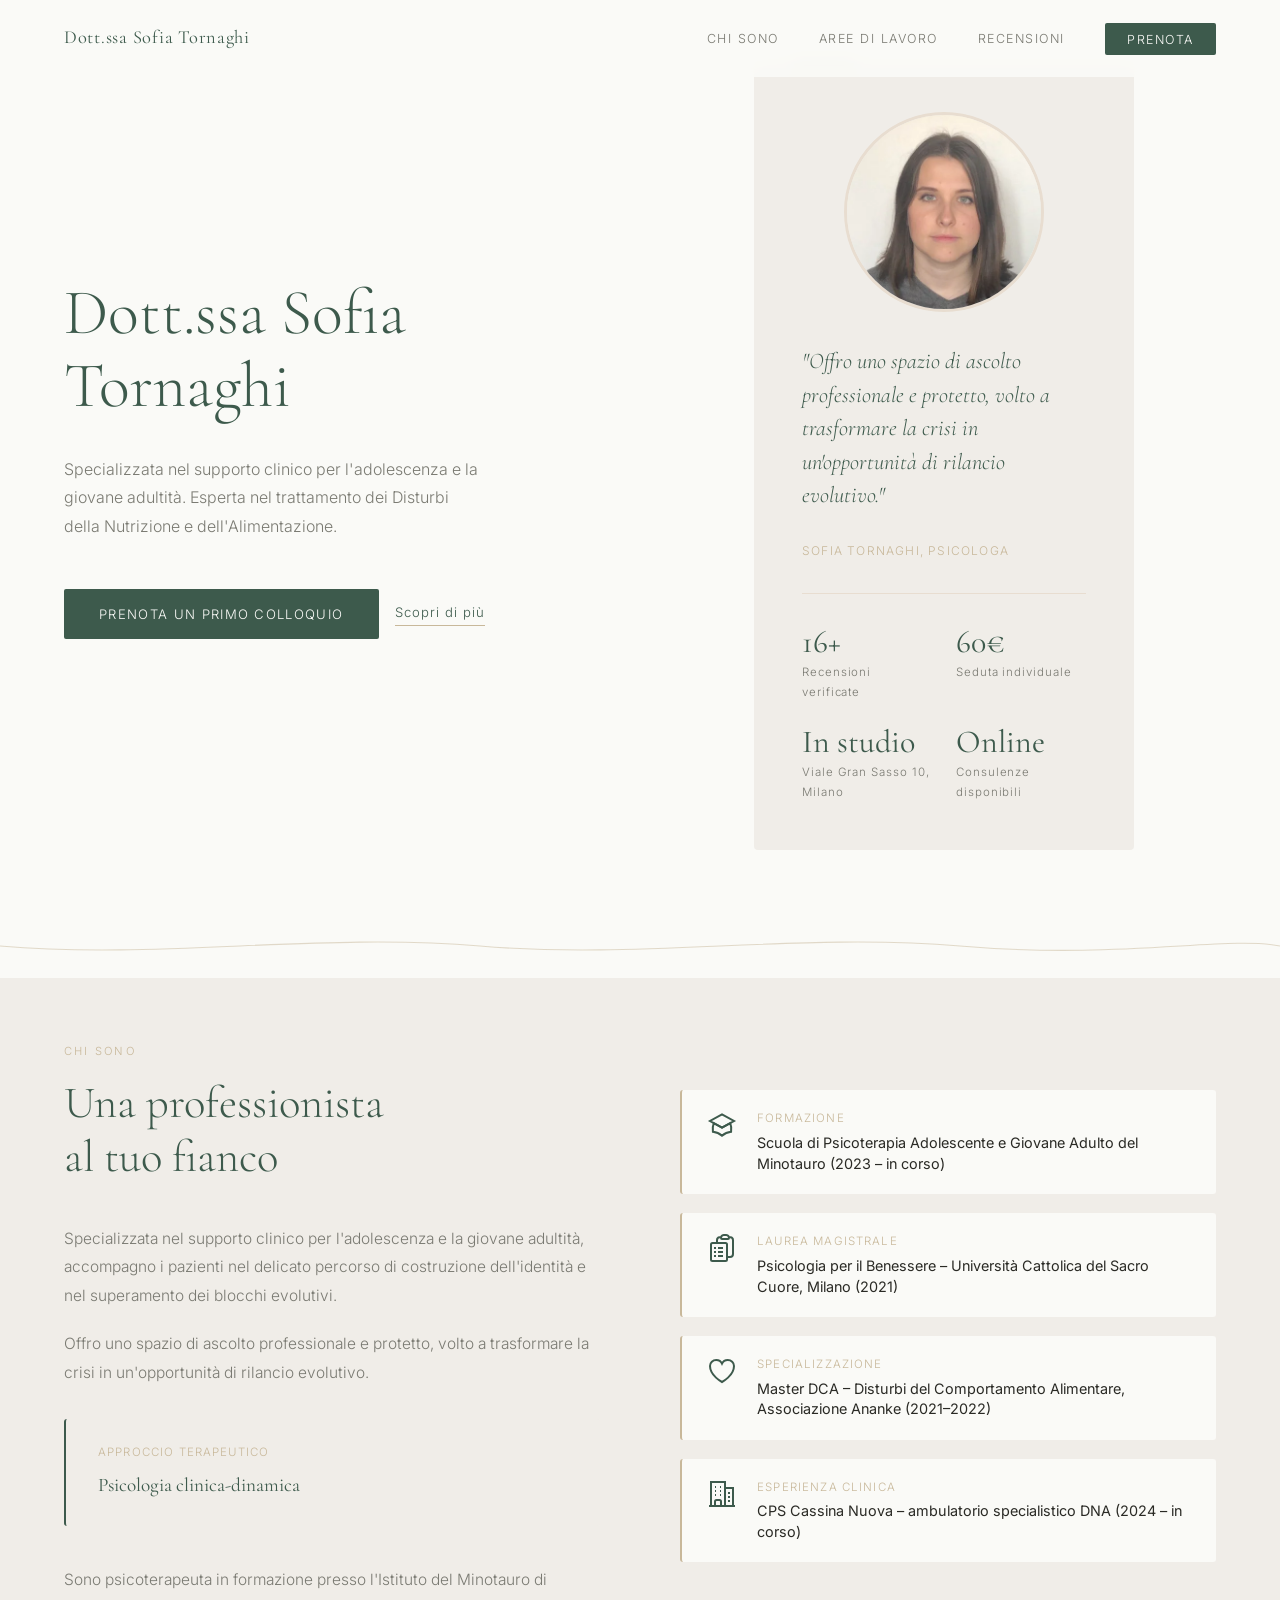
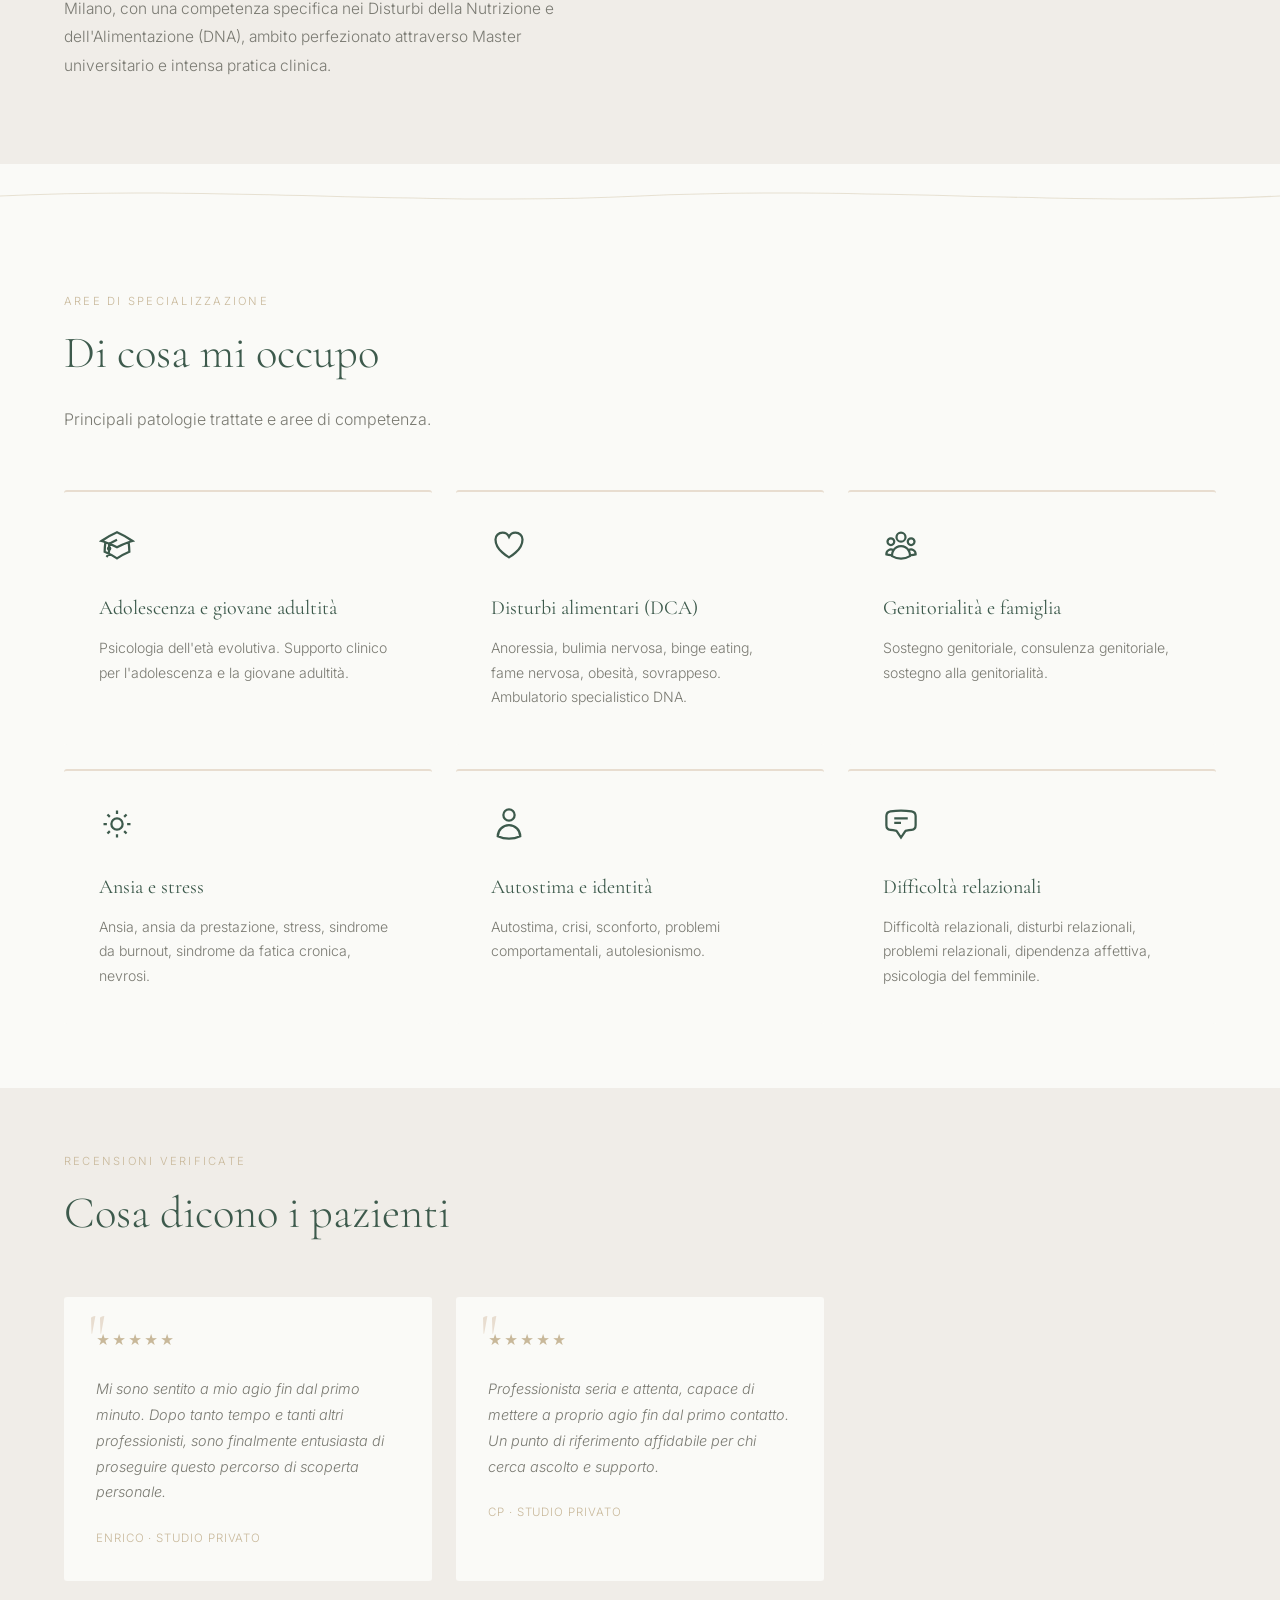
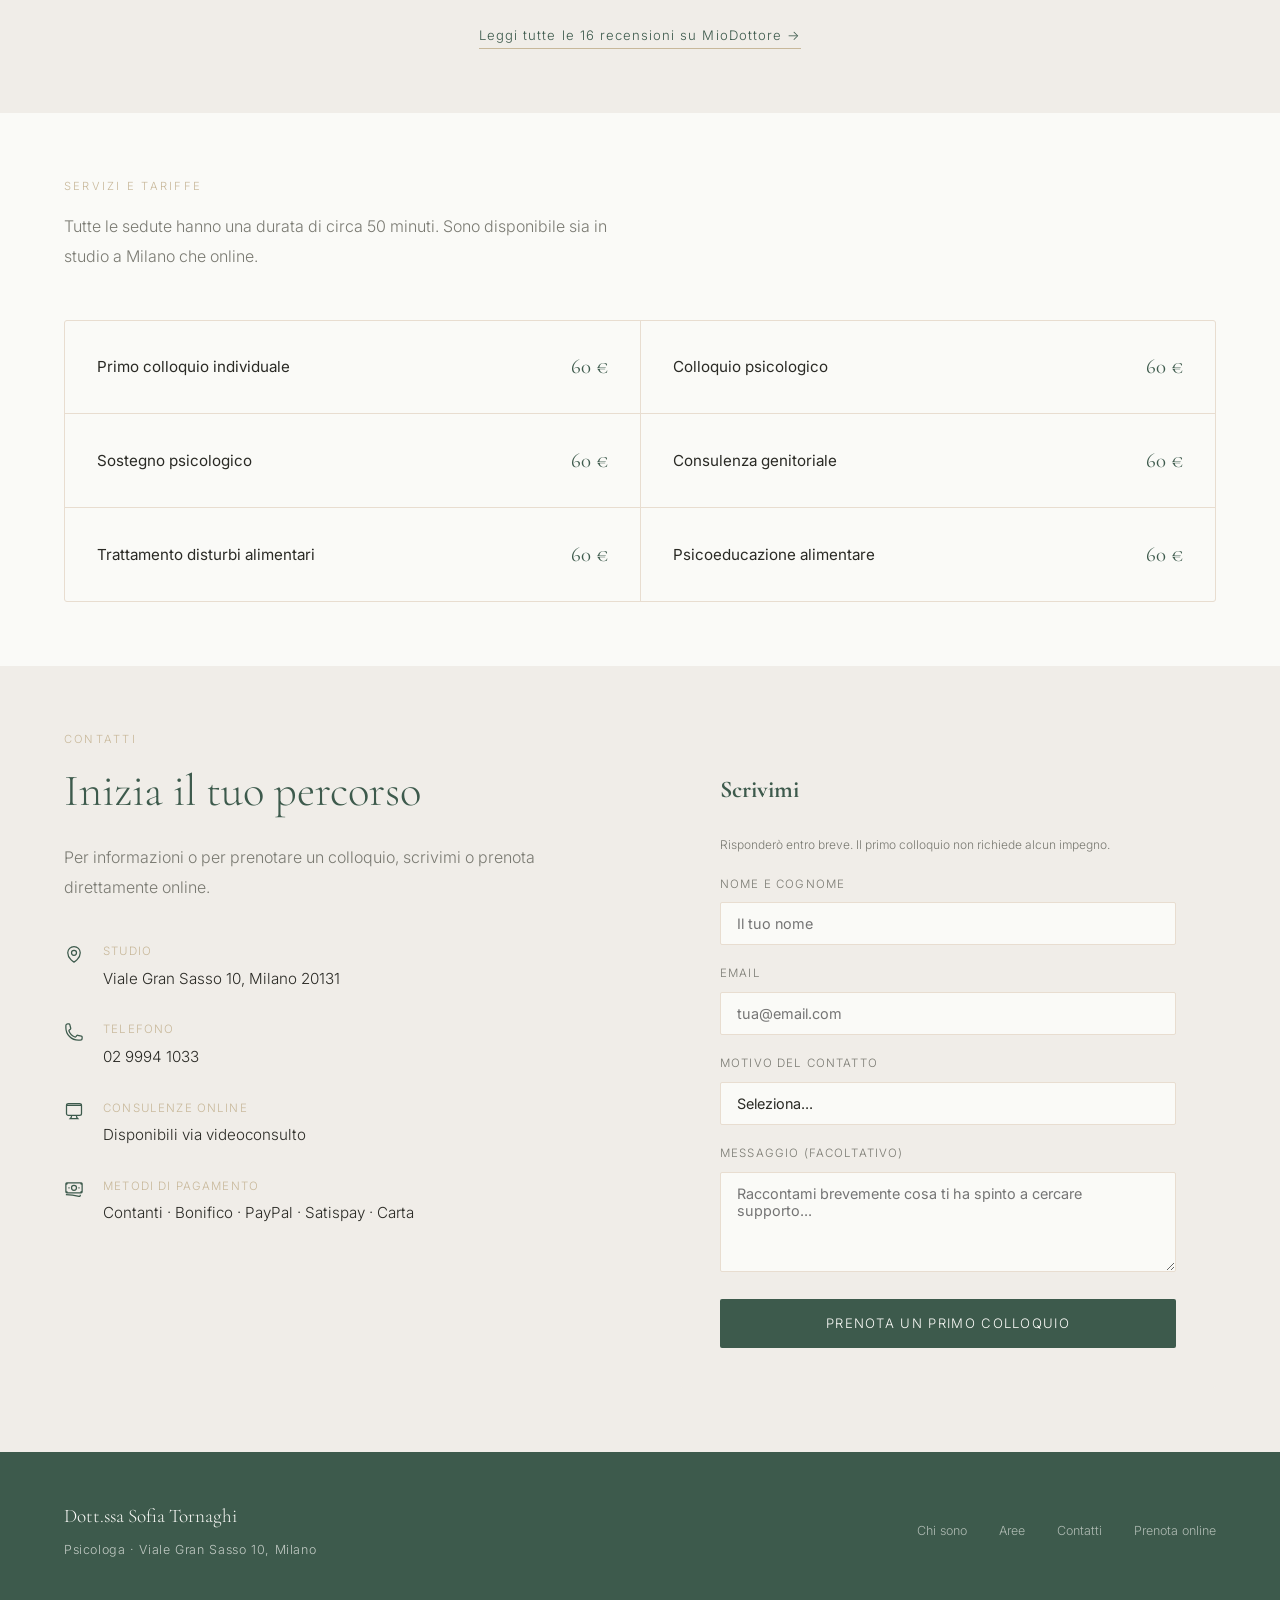
==== index.html @ b00efa02 "Recensioni: 2 anteprima + link MioDottore per tutte le 16" ====
<!DOCTYPE html>
<html lang="it">
<head>
  <meta charset="UTF-8" />
  <meta name="viewport" content="width=device-width, initial-scale=1.0" />
  <title>Dott.ssa Sofia Tornaghi — Psicologa a Milano</title>
  <meta name="description" content="Dott.ssa Sofia Tornaghi, psicologa a Milano. Specializzata in adolescenza, giovane adultità e disturbi della nutrizione e dell'alimentazione. Studio a Viale Gran Sasso 10, anche online." />
  <meta property="og:title" content="Dott.ssa Sofia Tornaghi — Psicologa a Milano" />
  <meta property="og:description" content="Supporto psicologico per adolescenti, giovani adulti e disturbi alimentari. Studio a Milano, anche online." />
  <meta property="og:image" content="photo.webp" />
  <meta property="og:type" content="website" />
  <link rel="preconnect" href="https://fonts.googleapis.com" />
  <link rel="preconnect" href="https://fonts.gstatic.com" crossorigin />
  <link href="https://fonts.googleapis.com/css2?family=Cormorant+Garamond:ital,wght@0,300;0,400;0,500;1,300;1,400&family=Inter:wght@300;400;500&display=swap" rel="stylesheet" />
    <link rel="stylesheet" href="style.css" />
</head>
<body>

  <!-- NAV -->
  <nav id="navbar">
    <a href="#" class="nav-brand">Dott.ssa Sofia Tornaghi</a>
    <ul class="nav-links">
      <li><a href="#chi-sono">Chi sono</a></li>
      <li><a href="#aree">Aree di lavoro</a></li>
      <li><a href="#recensioni">Recensioni</a></li>
      <li><a href="#contatti" class="nav-cta">Prenota</a></li>
    </ul>
    <button class="nav-hamburger" id="hamburger" aria-label="Apri menu">
      <span></span><span></span><span></span>
    </button>
  </nav>

  <!-- MOBILE MENU OVERLAY -->
  <div class="nav-mobile-menu" id="mobileMenu">
    <a href="#chi-sono" class="mobile-link">Chi sono</a>
    <a href="#aree" class="mobile-link">Aree di lavoro</a>
    <a href="#recensioni" class="mobile-link">Recensioni</a>
    <a href="#contatti" class="mobile-cta">Prenota</a>
  </div>

  <!-- HERO -->
  <section class="hero" id="home">
    <div class="hero-text">
      <h1 class="hero-headline">
        Dott.ssa Sofia Tornaghi
      </h1>
      <p class="hero-sub">
        Specializzata nel supporto clinico per l'adolescenza e la giovane adultità. Esperta nel trattamento dei Disturbi della Nutrizione e dell'Alimentazione.
      </p>
      <div class="hero-actions">
        <a href="#contatti" class="btn-primary">Prenota un primo colloquio</a>
        <a href="#chi-sono" class="btn-secondary">Scopri di più</a>
      </div>
    </div>

    <div class="hero-visual">
      <div class="hero-card">
        <img class="hero-photo" src="photo.webp" alt="Dott.ssa Sofia Tornaghi" width="400" height="400" loading="lazy" decoding="async" />
        <p class="hero-card-quote">
          "Offro uno spazio di ascolto professionale e protetto, volto a trasformare la crisi in un'opportunità di rilancio evolutivo."
        </p>
        <p class="hero-card-meta">Sofia Tornaghi, psicologa</p>
        <div class="hero-stats">
          <div>
            <div class="stat-num">16+</div>
            <div class="stat-label">Recensioni verificate</div>
          </div>
          <div>
            <div class="stat-num">60€</div>
            <div class="stat-label">Seduta individuale</div>
          </div>
          <div>
            <div class="stat-num">In studio</div>
            <div class="stat-label">Viale Gran Sasso 10, Milano</div>
          </div>
          <div>
            <div class="stat-num">Online</div>
            <div class="stat-label">Consulenze disponibili</div>
          </div>
        </div>
      </div>
    </div>
  </section>

  <!-- WAVE DIVIDER -->
  <div class="wave-divider">
    <svg viewBox="0 0 1200 30" xmlns="http://www.w3.org/2000/svg" preserveAspectRatio="none">
      <path d="M0,15 C150,28 300,2 450,15 C600,28 750,2 900,15 C1050,28 1150,5 1200,15" stroke="#C8B89A" stroke-width="1" fill="none" opacity="0.5"/>
    </svg>
  </div>

  <!-- CHI SONO -->
  <section id="chi-sono" class="alt">
    <div class="about-grid">
      <div>
        <p class="section-eyebrow">Chi sono</p>
        <h2 class="section-title">Una professionista<br>al tuo fianco</h2>

        <div class="bio-block">
          <p>
            Specializzata nel supporto clinico per l'adolescenza e la giovane adultità, accompagno i pazienti nel delicato percorso di costruzione dell'identità e nel superamento dei blocchi evolutivi.
          </p>
          <p>
            Offro uno spazio di ascolto professionale e protetto, volto a trasformare la crisi in un'opportunità di rilancio evolutivo.
          </p>
        </div>

        <div style="margin-top: 2rem; padding: 1.5rem 2rem; background: var(--fog); border-radius: 3px; border-left: 2px solid var(--sage);">
          <div style="font-size: 0.72rem; letter-spacing: 0.1em; text-transform: uppercase; color: var(--sand); margin-bottom: 0.4rem;">Approccio terapeutico</div>
          <div style="font-family: 'Cormorant Garamond', serif; font-size: 1.2rem; color: var(--sage); font-weight: 400;">Psicologia clinica-dinamica</div>
        </div>

        <div class="bio-block">
          <p>
            Sono psicoterapeuta in formazione presso l'Istituto del Minotauro di Milano, con una competenza specifica nei Disturbi della Nutrizione e dell'Alimentazione (DNA), ambito perfezionato attraverso Master universitario e intensa pratica clinica.
          </p>
        </div>
      </div>

      <div class="about-right">
        <div class="credentials">

          <div class="credential-item">
            <svg class="credential-icon" viewBox="0 0 24 24" fill="none" stroke="currentColor" stroke-width="1.5">
              <path d="M12 14l9-5-9-5-9 5 9 5z"/>
              <path d="M12 14l6.16-3.422a12.083 12.083 0 01.665 6.479A11.952 11.952 0 0012 20.055a11.952 11.952 0 00-6.824-2.998 12.078 12.078 0 01.665-6.479L12 14z"/>
            </svg>
            <div class="credential-text">
              <div class="credential-label">Formazione</div>
              <div class="credential-value">Scuola di Psicoterapia Adolescente e Giovane Adulto del Minotauro (2023 – in corso)</div>
            </div>
          </div>

          <div class="credential-item">
            <svg class="credential-icon" viewBox="0 0 24 24" fill="none" stroke="currentColor" stroke-width="1.5">
              <path d="M9 12h3.75M9 15h3.75M9 18h3.75m3 .75H18a2.25 2.25 0 002.25-2.25V6.108c0-1.135-.845-2.098-1.976-2.192a48.424 48.424 0 00-1.123-.08m-5.801 0c-.065.21-.1.433-.1.664 0 .414.336.75.75.75h4.5a.75.75 0 00.75-.75 2.25 2.25 0 00-.1-.664m-5.8 0A2.251 2.251 0 0113.5 2.25H15c1.012 0 1.867.668 2.15 1.586m-5.8 0c-.376.023-.75.05-1.124.08C9.095 4.01 8.25 4.973 8.25 6.108V8.25m0 0H4.875c-.621 0-1.125.504-1.125 1.125v11.25c0 .621.504 1.125 1.125 1.125h9.75c.621 0 1.125-.504 1.125-1.125V9.375c0-.621-.504-1.125-1.125-1.125H8.25zM6.75 12h.008v.008H6.75V12zm0 3h.008v.008H6.75V15zm0 3h.008v.008H6.75V18z"/>
            </svg>
            <div class="credential-text">
              <div class="credential-label">Laurea Magistrale</div>
              <div class="credential-value">Psicologia per il Benessere – Università Cattolica del Sacro Cuore, Milano (2021)</div>
            </div>
          </div>

          <div class="credential-item">
            <svg class="credential-icon" viewBox="0 0 24 24" fill="none" stroke="currentColor" stroke-width="1.5">
              <path d="M21 8.25c0-2.485-2.099-4.5-4.688-4.5-1.935 0-3.597 1.126-4.312 2.733-.715-1.607-2.377-2.733-4.313-2.733C5.1 3.75 3 5.765 3 8.25c0 7.22 9 12 9 12s9-4.78 9-12z"/>
            </svg>
            <div class="credential-text">
              <div class="credential-label">Specializzazione</div>
              <div class="credential-value">Master DCA – Disturbi del Comportamento Alimentare, Associazione Ananke (2021–2022)</div>
            </div>
          </div>

          <div class="credential-item">
            <svg class="credential-icon" viewBox="0 0 24 24" fill="none" stroke="currentColor" stroke-width="1.5">
              <path d="M2.25 21h19.5m-18-18v18m10.5-18v18m6-13.5V21M6.75 6.75h.75m-.75 3h.75m-.75 3h.75m3-6h.75m-.75 3h.75m-.75 3h.75M6.75 21v-3.375c0-.621.504-1.125 1.125-1.125h2.25c.621 0 1.125.504 1.125 1.125V21M3 3h12m-.75 4.5H21m-3.75 3.75h.008v.008h-.008v-.008zm0 3h.008v.008h-.008v-.008zm0 3h.008v.008h-.008v-.008z"/>
            </svg>
            <div class="credential-text">
              <div class="credential-label">Esperienza Clinica</div>
              <div class="credential-value">CPS Cassina Nuova – ambulatorio specialistico DNA (2024 – in corso)</div>
            </div>
          </div>

        </div>
      </div>
    </div>
  </section>

  <!-- WAVE -->
  <div class="wave-divider">
    <svg viewBox="0 0 1200 30" xmlns="http://www.w3.org/2000/svg" preserveAspectRatio="none">
      <path d="M0,15 C200,5 400,25 600,15 C800,5 1000,25 1200,15" stroke="#C8B89A" stroke-width="1" fill="none" opacity="0.4"/>
    </svg>
  </div>

  <!-- AREE DI LAVORO -->
  <section id="aree">
    <p class="section-eyebrow">Aree di specializzazione</p>
    <h2 class="section-title">Di cosa mi occupo</h2>
    <p class="section-body">
      Principali patologie trattate e aree di competenza.
    </p>

    <div class="areas-grid">

      <div class="area-card">
        <svg class="area-icon" viewBox="0 0 24 24" fill="none" stroke="currentColor" stroke-width="1.5">
          <path d="M4.26 10.147a60.436 60.436 0 00-.491 6.347A48.627 48.627 0 0112 20.904a48.627 48.627 0 018.232-4.41 60.46 60.46 0 00-.491-6.347m-15.482 0a50.57 50.57 0 00-2.658-.813A59.905 59.905 0 0112 3.493a59.902 59.902 0 0110.399 5.84c-.896.248-1.783.52-2.658.814m-15.482 0A50.697 50.697 0 0112 13.489a50.702 50.702 0 017.74-3.342M6.75 15a.75.75 0 100-1.5.75.75 0 000 1.5zm0 0v-3.675A55.378 55.378 0 0112 8.443m-7.007 11.55A5.981 5.981 0 006.75 15.75v-1.5"/>
        </svg>
        <h3 class="area-title">Adolescenza e giovane adultità</h3>
        <p class="area-desc">Psicologia dell'età evolutiva. Supporto clinico per l'adolescenza e la giovane adultità.</p>
      </div>

      <div class="area-card">
        <svg class="area-icon" viewBox="0 0 24 24" fill="none" stroke="currentColor" stroke-width="1.5">
          <path d="M21 8.25c0-2.485-2.099-4.5-4.688-4.5-1.935 0-3.597 1.126-4.312 2.733-.715-1.607-2.377-2.733-4.313-2.733C5.1 3.75 3 5.765 3 8.25c0 7.22 9 12 9 12s9-4.78 9-12z"/>
        </svg>
        <h3 class="area-title">Disturbi alimentari (DCA)</h3>
        <p class="area-desc">Anoressia, bulimia nervosa, binge eating, fame nervosa, obesità, sovrappeso. Ambulatorio specialistico DNA.</p>
      </div>

      <div class="area-card">
        <svg class="area-icon" viewBox="0 0 24 24" fill="none" stroke="currentColor" stroke-width="1.5">
          <path d="M18 18.72a9.094 9.094 0 003.741-.479 3 3 0 00-4.682-2.72m.94 3.198l.001.031c0 .225-.012.447-.037.666A11.944 11.944 0 0112 21c-2.17 0-4.207-.576-5.963-1.584A6.062 6.062 0 016 18.719m12 0a5.971 5.971 0 00-.941-3.197m0 0A5.995 5.995 0 0012 12.75a5.995 5.995 0 00-5.058 2.772m0 0a3 3 0 00-4.681 2.72 8.986 8.986 0 003.74.477m.94-3.197a5.971 5.971 0 00-.94 3.197M15 6.75a3 3 0 11-6 0 3 3 0 016 0zm6 3a2.25 2.25 0 11-4.5 0 2.25 2.25 0 014.5 0zm-13.5 0a2.25 2.25 0 11-4.5 0 2.25 2.25 0 014.5 0z"/>
        </svg>
        <h3 class="area-title">Genitorialità e famiglia</h3>
        <p class="area-desc">Sostegno genitoriale, consulenza genitoriale, sostegno alla genitorialità.</p>
      </div>

      <div class="area-card">
        <svg class="area-icon" viewBox="0 0 24 24" fill="none" stroke="currentColor" stroke-width="1.5">
          <path d="M12 3v2.25m6.364.386l-1.591 1.591M21 12h-2.25m-.386 6.364l-1.591-1.591M12 18.75V21m-4.773-4.227l-1.591 1.591M5.25 12H3m4.227-4.773L5.636 5.636M15.75 12a3.75 3.75 0 11-7.5 0 3.75 3.75 0 017.5 0z"/>
        </svg>
        <h3 class="area-title">Ansia e stress</h3>
        <p class="area-desc">Ansia, ansia da prestazione, stress, sindrome da burnout, sindrome da fatica cronica, nevrosi.</p>
      </div>

      <div class="area-card">
        <svg class="area-icon" viewBox="0 0 24 24" fill="none" stroke="currentColor" stroke-width="1.5">
          <path d="M15.75 6a3.75 3.75 0 11-7.5 0 3.75 3.75 0 017.5 0zM4.501 20.118a7.5 7.5 0 0114.998 0A17.933 17.933 0 0112 21.75c-2.676 0-5.216-.584-7.499-1.632z"/>
        </svg>
        <h3 class="area-title">Autostima e identità</h3>
        <p class="area-desc">Autostima, crisi, sconforto, problemi comportamentali, autolesionismo.</p>
      </div>

      <div class="area-card">
        <svg class="area-icon" viewBox="0 0 24 24" fill="none" stroke="currentColor" stroke-width="1.5">
          <path d="M7.5 8.25h9m-9 3H12m-9.75 1.51c0 1.6 1.123 2.994 2.707 3.227 1.129.166 2.27.293 3.423.379.35.026.67.21.865.501L12 21l2.755-4.133a1.14 1.14 0 01.865-.501 48.172 48.172 0 003.423-.379c1.584-.233 2.707-1.626 2.707-3.228V6.741c0-1.602-1.123-2.995-2.707-3.228A48.394 48.394 0 0012 3c-2.392 0-4.744.175-7.043.513C3.373 3.746 2.25 5.14 2.25 6.741v6.018z"/>
        </svg>
        <h3 class="area-title">Difficoltà relazionali</h3>
        <p class="area-desc">Difficoltà relazionali, disturbi relazionali, problemi relazionali, dipendenza affettiva, psicologia del femminile.</p>
      </div>

    </div>
  </section>

  <!-- RECENSIONI -->
  <section id="recensioni" class="alt">
    <p class="section-eyebrow">Recensioni verificate</p>
    <h2 class="section-title">Cosa dicono i pazienti</h2>

    <div class="reviews-grid">

      <div class="review-card">
        <div class="stars">★★★★★</div>
        <p class="review-text">Mi sono sentito a mio agio fin dal primo minuto. Dopo tanto tempo e tanti altri professionisti, sono finalmente entusiasta di proseguire questo percorso di scoperta personale.</p>
        <div class="review-meta">Enrico · Studio privato</div>
      </div>

      <div class="review-card">
        <div class="stars">★★★★★</div>
        <p class="review-text">Professionista seria e attenta, capace di mettere a proprio agio fin dal primo contatto. Un punto di riferimento affidabile per chi cerca ascolto e supporto.</p>
        <div class="review-meta">CP · Studio privato</div>
      </div>

    </div>

    <div style="text-align: center; margin-top: 2.5rem;">
      <a href="https://www.miodottore.it/sofia-tornaghi/psicologo/milano#profile-reviews" target="_blank" class="btn-secondary">
        Leggi tutte le 16 recensioni su MioDottore →
      </a>
    </div>
  </section>

  <!-- SERVIZI & PREZZI -->
  <section id="servizi">
    <p class="section-eyebrow">Servizi e tariffe</p>

    <p class="section-body">
      Tutte le sedute hanno una durata di circa 50 minuti. Sono disponibile sia in studio a Milano che online.
    </p>

    <div class="services-list">
      <div class="service-item">
        <span class="service-name">Primo colloquio individuale</span>
        <span class="service-price">60 €</span>
      </div>
      <div class="service-item">
        <span class="service-name">Colloquio psicologico</span>
        <span class="service-price">60 €</span>
      </div>
      <div class="service-item">
        <span class="service-name">Sostegno psicologico</span>
        <span class="service-price">60 €</span>
      </div>
      <div class="service-item">
        <span class="service-name">Consulenza genitoriale</span>
        <span class="service-price">60 €</span>
      </div>
      <div class="service-item">
        <span class="service-name">Trattamento disturbi alimentari</span>
        <span class="service-price">60 €</span>
      </div>
      <div class="service-item">
        <span class="service-name">Psicoeducazione alimentare</span>
        <span class="service-price">60 €</span>
      </div>
    </div>
  </section>

  <!-- CONTATTI -->
  <section id="contatti" class="alt">
    <div class="contact-grid">

      <div>
        <p class="section-eyebrow">Contatti</p>
        <h2 class="section-title">Inizia il tuo percorso</h2>
        <p class="section-body">
          Per informazioni o per prenotare un colloquio, scrivimi o prenota direttamente online.
        </p>

        <div class="contact-info">

          <div class="contact-item">
            <svg class="contact-icon" viewBox="0 0 24 24" fill="none" stroke="currentColor" stroke-width="1.5">
              <path d="M15 10.5a3 3 0 11-6 0 3 3 0 016 0z"/>
              <path d="M19.5 10.5c0 7.142-7.5 11.25-7.5 11.25S4.5 17.642 4.5 10.5a7.5 7.5 0 1115 0z"/>
            </svg>
            <div>
              <div class="contact-label">Studio</div>
              <div class="contact-value">Viale Gran Sasso 10, Milano 20131</div>
            </div>
          </div>

          <div class="contact-item">
            <svg class="contact-icon" viewBox="0 0 24 24" fill="none" stroke="currentColor" stroke-width="1.5">
              <path d="M2.25 6.75c0 8.284 6.716 15 15 15h2.25a2.25 2.25 0 002.25-2.25v-1.372c0-.516-.351-.966-.852-1.091l-4.423-1.106c-.44-.11-.902.055-1.173.417l-.97 1.293c-.282.376-.769.542-1.21.38a12.035 12.035 0 01-7.143-7.143c-.162-.441.004-.928.38-1.21l1.293-.97c.363-.271.527-.734.417-1.173L6.963 3.102a1.125 1.125 0 00-1.091-.852H4.5A2.25 2.25 0 002.25 4.5v2.25z"/>
            </svg>
            <div>
              <div class="contact-label">Telefono</div>
              <div class="contact-value">02 9994 1033</div>
            </div>
          </div>

          <div class="contact-item">
            <svg class="contact-icon" viewBox="0 0 24 24" fill="none" stroke="currentColor" stroke-width="1.5">
              <path d="M9 17.25v1.007a3 3 0 01-.879 2.122L7.5 21h9l-.621-.621A3 3 0 0115 18.257V17.25m6-12V15a2.25 2.25 0 01-2.25 2.25H5.25A2.25 2.25 0 013 15V5.25m18 0A2.25 2.25 0 0018.75 3H5.25A2.25 2.25 0 003 5.25m18 0H3"/>
            </svg>
            <div>
              <div class="contact-label">Consulenze online</div>
              <div class="contact-value">Disponibili via videoconsulto</div>
            </div>
          </div>

          <div class="contact-item">
            <svg class="contact-icon" viewBox="0 0 24 24" fill="none" stroke="currentColor" stroke-width="1.5">
              <path d="M2.25 18.75a60.07 60.07 0 0115.797 2.101c.727.198 1.453-.342 1.453-1.096V18.75M3.75 4.5v.75A.75.75 0 013 6h-.75m0 0v-.375c0-.621.504-1.125 1.125-1.125H20.25M2.25 6v9m18-10.5v.75c0 .414.336.75.75.75h.75m-1.5-1.5h.375c.621 0 1.125.504 1.125 1.125v9.75c0 .621-.504 1.125-1.125 1.125h-.375m1.5-1.5H21a.75.75 0 00-.75.75v.75m0 0H3.75m0 0h-.375a1.125 1.125 0 01-1.125-1.125V15m1.5 1.5v-.75A.75.75 0 003 15h-.75M15 10.5a3 3 0 11-6 0 3 3 0 016 0zm3 0h.008v.008H18V10.5zm-12 0h.008v.008H6V10.5z"/>
            </svg>
            <div>
              <div class="contact-label">Metodi di pagamento</div>
              <div class="contact-value">Contanti · Bonifico · PayPal · Satispay · Carta</div>
            </div>
          </div>

        </div>
      </div>

      <div class="contact-form-block">
        <h3 class="form-title">Scrivimi</h3>
        <p class="form-note">Risponderò entro breve. Il primo colloquio non richiede alcun impegno.</p>

        <div class="form-group">
          <label for="nome">Nome e cognome</label>
          <input type="text" id="nome" placeholder="Il tuo nome" />
        </div>
        <div class="form-group">
          <label for="email">Email</label>
          <input type="email" id="email" placeholder="tua@email.com" />
        </div>
        <div class="form-group">
          <label for="motivo">Motivo del contatto</label>
          <select id="motivo">
            <option value="">Seleziona...</option>
            <option>Primo colloquio individuale</option>
            <option>Consulenza per un adolescente</option>
            <option>Supporto genitoriale</option>
            <option>Disturbi alimentari</option>
            <option>Altro</option>
          </select>
        </div>
        <div class="form-group">
          <label for="messaggio">Messaggio (facoltativo)</label>
          <textarea id="messaggio" placeholder="Raccontami brevemente cosa ti ha spinto a cercare supporto..."></textarea>
        </div>

        <a href="https://www.miodottore.it/sofia-tornaghi/psicologo/milano" target="_blank" class="btn-primary" style="display:block; text-align:center; width:100%;">Prenota un primo colloquio</a>
      </div>

    </div>
  </section>

  <!-- FOOTER -->
  <footer>
    <div>
      <div class="footer-brand">Dott.ssa Sofia Tornaghi</div>
      <div class="footer-note" style="margin-top:0.4rem;">Psicologa · Viale Gran Sasso 10, Milano</div>
    </div>
    <div class="footer-links">
      <a href="#chi-sono">Chi sono</a>
      <a href="#aree">Aree</a>
      <a href="#contatti">Contatti</a>
      <a href="https://www.miodottore.it/sofia-tornaghi/psicologo/milano" target="_blank">Prenota online</a>
    </div>
  </footer>

    <script src="script.js"></script>
</body>
</html>
---- style.css ----
*, *::before, *::after { box-sizing: border-box; margin: 0; padding: 0; }

    :root {
      --ivory: #FAFAF7;
      --sage: #3D5A4C;
      --sage-light: #5A7A6A;
      --sand: #C8B89A;
      --sand-light: #E8DDD0;
      --fog: #F0EDE8;
      --text: #2A2A25;
      --text-muted: #7A7A72;
    }

    html { scroll-behavior: smooth; }

    body {
      font-family: 'Inter', sans-serif;
      background: var(--ivory);
      color: var(--text);
      font-size: 16px;
      line-height: 1.7;
      font-weight: 300;
    }

    /* NAV */
    nav {
      position: fixed;
      top: 0; left: 0; right: 0;
      z-index: 100;
      display: flex;
      justify-content: space-between;
      align-items: center;
      padding: 1.4rem 4rem;
      background: rgba(250,250,247,0.92);
      backdrop-filter: blur(8px);
      border-bottom: 1px solid transparent;
      transition: border-color 0.3s;
    }
    nav.scrolled { border-color: var(--sand-light); }

    .nav-brand {
      font-family: 'Cormorant Garamond', serif;
      font-size: 1.15rem;
      font-weight: 400;
      letter-spacing: 0.04em;
      color: var(--sage);
      text-decoration: none;
    }

    .nav-links {
      display: flex;
      gap: 2.5rem;
      list-style: none;
    }
    .nav-links a {
      font-size: 0.78rem;
      letter-spacing: 0.12em;
      text-transform: uppercase;
      color: var(--text-muted);
      text-decoration: none;
      transition: color 0.2s;
    }
    .nav-links a:hover { color: var(--sage); }

    .nav-cta {
      font-size: 0.78rem;
      letter-spacing: 0.1em;
      text-transform: uppercase;
      background: var(--sage);
      color: var(--ivory) !important;
      padding: 0.55rem 1.4rem;
      border-radius: 2px;
      transition: background 0.2s !important;
    }
    .nav-cta:hover { background: var(--sage-light) !important; color: var(--ivory) !important; }

    /* HAMBURGER MENU */
    .nav-hamburger {
      display: none;
      flex-direction: column;
      justify-content: center;
      gap: 5px;
      width: 32px;
      height: 32px;
      background: none;
      border: none;
      cursor: pointer;
      padding: 4px;
    }
    .nav-hamburger span {
      display: block;
      width: 100%;
      height: 1.5px;
      background: var(--sage);
      transition: transform 0.25s, opacity 0.25s;
      transform-origin: center;
    }
    .nav-hamburger.open span:nth-child(1) { transform: translateY(6.5px) rotate(45deg); }
    .nav-hamburger.open span:nth-child(2) { opacity: 0; }
    .nav-hamburger.open span:nth-child(3) { transform: translateY(-6.5px) rotate(-45deg); }

    /* MOBILE MENU OVERLAY */
    .nav-mobile-menu {
      display: none;
      position: fixed;
      top: 0; left: 0; right: 0; bottom: 0;
      background: rgba(250,250,247,0.97);
      backdrop-filter: blur(12px);
      z-index: 99;
      flex-direction: column;
      justify-content: center;
      align-items: center;
      gap: 2.5rem;
    }
    .nav-mobile-menu.open { display: flex; }
    .nav-mobile-menu a {
      font-family: 'Cormorant Garamond', serif;
      font-size: 1.8rem;
      font-weight: 300;
      color: var(--sage);
      text-decoration: none;
      letter-spacing: 0.04em;
      transition: color 0.2s;
    }
    .nav-mobile-menu a:hover { color: var(--sage-light); }
    .nav-mobile-menu .mobile-cta {
      background: var(--sage);
      color: var(--ivory) !important;
      padding: 0.7rem 2.2rem;
      border-radius: 2px;
      font-size: 0.85rem !important;
      font-family: 'Inter', sans-serif !important;
      letter-spacing: 0.1em;
      text-transform: uppercase;
    }

    @media (max-width: 768px) {
      .nav-hamburger { display: flex; }
    }

    /* HERO */
    .hero {
      min-height: 100vh;
      display: grid;
      grid-template-columns: 1fr 1fr;
      align-items: center;

      gap: 4rem;
    }

    .hero-text {}

    .hero-eyebrow {
      font-size: 0.72rem;
      letter-spacing: 0.18em;
      text-transform: uppercase;
      color: var(--sand);
      margin-bottom: 1.8rem;
    }

    .hero-headline {
      font-family: 'Cormorant Garamond', serif;
      font-size: clamp(2.8rem, 5vw, 4.2rem);
      font-weight: 300;
      line-height: 1.15;
      color: var(--sage);
      margin-bottom: 2rem;
    }
    .hero-headline em {
      font-style: italic;
      color: var(--text);
    }

    .hero-sub {
      font-size: 1rem;
      color: var(--text-muted);
      max-width: 420px;
      margin-bottom: 3rem;
      line-height: 1.8;
    }

    .hero-actions {
      display: flex;
      gap: 1rem;
      align-items: center;
      flex-wrap: wrap;
    }

    .btn-primary {
      display: inline-block;
      background: var(--sage);
      color: var(--ivory);
      padding: 0.85rem 2.2rem;
      font-size: 0.82rem;
      letter-spacing: 0.1em;
      text-transform: uppercase;
      text-decoration: none;
      border-radius: 2px;
      transition: background 0.2s, transform 0.15s;
    }
    .btn-primary:hover { background: var(--sage-light); transform: translateY(-1px); }

    .btn-secondary {
      display: inline-block;
      color: var(--sage);
      font-size: 0.82rem;
      letter-spacing: 0.08em;
      text-decoration: none;
      border-bottom: 1px solid var(--sand);
      padding-bottom: 2px;
      transition: border-color 0.2s, color 0.2s;
    }
    .btn-secondary:hover { color: var(--sage-light); border-color: var(--sage-light); }

    .hero-visual {
      display: flex;
      justify-content: center;
      align-items: center;
    }


    .hero-photo {
      width: 200px;
      height: 200px;
      border-radius: 50%;
      object-fit: cover;
      object-position: center top;
      border: 3px solid var(--sand-light);
      display: block;
      margin: 0 auto 2rem;
    }
    .hero-card {
      background: var(--fog);
      border-radius: 4px;
      padding: 3rem;
      max-width: 380px;
      width: 100%;
      position: relative;
    }
    .hero-card::before {
      content: '';
      position: absolute;
      top: -1px; left: 2.5rem;
      width: 60px; height: 3px;
      background: var(--sand);
    }

    .hero-card-quote {
      font-family: 'Cormorant Garamond', serif;
      font-size: 1.4rem;
      font-style: italic;
      font-weight: 300;
      color: var(--sage);
      line-height: 1.5;
      margin-bottom: 1.8rem;
    }

    .hero-card-meta {
      font-size: 0.75rem;
      letter-spacing: 0.1em;
      text-transform: uppercase;
      color: var(--sand);
    }

    .hero-stats {
      display: grid;
      grid-template-columns: 1fr 1fr;
      gap: 1.5rem;
      margin-top: 2rem;
      padding-top: 2rem;
      border-top: 1px solid var(--sand-light);
    }

    .stat-num {
      font-family: 'Cormorant Garamond', serif;
      font-size: 2rem;
      font-weight: 400;
      color: var(--sage);
      line-height: 1;
    }
    .stat-label {
      font-size: 0.72rem;
      letter-spacing: 0.08em;
      color: var(--text-muted);
      margin-top: 0.3rem;
    }

    /* WAVE DIVIDER — firma del sito */
    .wave-divider {
      width: 100%;
      overflow: hidden;
      line-height: 0;
      padding: 1rem 0;
    }
    .wave-divider svg { display: block; width: 100%; }

    /* SECTION SHARED */
    section { padding: 4rem 4rem; }
    section.alt { background: var(--fog); }

    .section-eyebrow {
      font-size: 0.7rem;
      letter-spacing: 0.2em;
      text-transform: uppercase;
      color: var(--sand);
      margin-bottom: 1rem;
    }

    .section-title {
      font-family: 'Cormorant Garamond', serif;
      font-size: clamp(2rem, 3.5vw, 3rem);
      font-weight: 300;
      color: var(--sage);
      line-height: 1.2;
      margin-bottom: 1.5rem;
    }

    .section-body {
      color: var(--text-muted);
      max-width: 560px;
      font-size: 1rem;
      line-height: 1.85;
    }

    /* CHI SONO */
    .about-grid {
      display: grid;
      grid-template-columns: 1fr 1fr;
      gap: 5rem;
      align-items: start;
    }

    .about-right {}

    .bio-block {
      margin-top: 2.5rem;
    }
    .bio-block p {
      color: var(--text-muted);
      font-size: 0.97rem;
      line-height: 1.85;
      margin-bottom: 1.2rem;
    }

    .credentials {
      display: flex;
      flex-direction: column;
      gap: 1.2rem;
      margin-top: 3rem;
    }

    .credential-item {
      display: flex;
      gap: 1.2rem;
      align-items: flex-start;
      padding: 1.2rem 1.5rem;
      background: var(--ivory);
      border-radius: 3px;
      border-left: 2px solid var(--sand);
    }

    .credential-icon {
      width: 32px;
      height: 32px;
      flex-shrink: 0;
      color: var(--sage);
    }

    .credential-text {}
    .credential-label {
      font-size: 0.72rem;
      letter-spacing: 0.1em;
      text-transform: uppercase;
      color: var(--sand);
      margin-bottom: 0.25rem;
    }
    .credential-value {
      font-size: 0.9rem;
      color: var(--text);
      font-weight: 400;
      line-height: 1.45;
    }

    /* AREE DI LAVORO */
    .areas-grid {
      display: grid;
      grid-template-columns: repeat(3, 1fr);
      gap: 1.5rem;
      margin-top: 3.5rem;
    }

    .area-card {
      padding: 2.2rem;
      background: var(--ivory);
      border-radius: 3px;
      border-top: 2px solid var(--sand-light);
      transition: border-color 0.2s, transform 0.2s;
    }
    .area-card:hover {
      border-color: var(--sage);
      transform: translateY(-3px);
    }

    .area-icon {
      width: 36px; height: 36px;
      color: var(--sage);
      margin-bottom: 1.2rem;
    }

    .area-title {
      font-family: 'Cormorant Garamond', serif;
      font-size: 1.25rem;
      font-weight: 400;
      color: var(--sage);
      margin-bottom: 0.7rem;
    }

    .area-desc {
      font-size: 0.88rem;
      color: var(--text-muted);
      line-height: 1.75;
    }

    /* APPROCCIO */
    .approach-layout {
      display: grid;
      grid-template-columns: 1fr 1fr;
      gap: 5rem;
      align-items: center;
    }

    .approach-steps {
      display: flex;
      flex-direction: column;
      gap: 2rem;
    }

    .approach-step {
      display: flex;
      gap: 1.5rem;
      align-items: flex-start;
    }

    .step-line {
      display: flex;
      flex-direction: column;
      align-items: center;
      flex-shrink: 0;
    }
    .step-dot {
      width: 10px; height: 10px;
      border-radius: 50%;
      background: var(--sand);
      flex-shrink: 0;
    }
    .step-connector {
      width: 1px;
      flex: 1;
      min-height: 40px;
      background: var(--sand-light);
      margin-top: 6px;
    }
    .approach-step:last-child .step-connector { display: none; }

    .step-content {}
    .step-title {
      font-family: 'Cormorant Garamond', serif;
      font-size: 1.15rem;
      font-weight: 500;
      color: var(--sage);
      margin-bottom: 0.4rem;
    }
    .step-desc {
      font-size: 0.88rem;
      color: var(--text-muted);
      line-height: 1.75;
    }

    /* RECENSIONI */
    .reviews-grid {
      display: grid;
      grid-template-columns: repeat(3, 1fr);
      gap: 1.5rem;
      margin-top: 3.5rem;
    }

    .review-card {
      padding: 2rem;
      background: var(--ivory);
      border-radius: 3px;
      position: relative;
    }
    .review-card::before {
      content: '"';
      font-family: 'Cormorant Garamond', serif;
      font-size: 4rem;
      color: var(--sand-light);
      position: absolute;
      top: 0.5rem; left: 1.5rem;
      line-height: 1;
    }

    .review-text {
      font-size: 0.9rem;
      color: var(--text-muted);
      line-height: 1.8;
      margin-top: 1.5rem;
      margin-bottom: 1.5rem;
      font-style: italic;
    }

    .review-meta {
      font-size: 0.72rem;
      letter-spacing: 0.08em;
      text-transform: uppercase;
      color: var(--sand);
    }

    .stars {
      color: var(--sand);
      font-size: 0.85rem;
      letter-spacing: 2px;
      margin-bottom: 0.5rem;
    }

    /* SERVIZI & PREZZI */
    .services-list {
      display: grid;
      grid-template-columns: repeat(2, 1fr);
      gap: 1px;
      background: var(--sand-light);
      border: 1px solid var(--sand-light);
      border-radius: 3px;
      overflow: hidden;
      margin-top: 3rem;
    }

    .service-item {
      background: var(--ivory);
      padding: 1.8rem 2rem;
      display: flex;
      justify-content: space-between;
      align-items: center;
    }

    .service-name {
      font-size: 0.95rem;
      color: var(--text);
      font-weight: 400;
    }
    .service-price {
      font-family: 'Cormorant Garamond', serif;
      font-size: 1.3rem;
      color: var(--sage);
      font-weight: 400;
    }

    /* CONTATTI */
    .contact-grid {
      display: grid;
      grid-template-columns: 1fr 1fr;
      gap: 5rem;
      align-items: start;
    }

    .contact-info {
      display: flex;
      flex-direction: column;
      gap: 1.8rem;
      margin-top: 2.5rem;
    }

    .contact-item {
      display: flex;
      gap: 1.2rem;
      align-items: flex-start;
    }
    .contact-icon {
      width: 20px; height: 20px;
      color: var(--sage);
      flex-shrink: 0;
      margin-top: 2px;
    }
    .contact-label {
      font-size: 0.72rem;
      letter-spacing: 0.1em;
      text-transform: uppercase;
      color: var(--sand);
      margin-bottom: 0.25rem;
    }
    .contact-value {
      font-size: 0.95rem;
      color: var(--text);
    }

    .contact-form-block {
      background: var(--fog);
      border-radius: 4px;
      padding: 2.5rem;
    }
    .form-title {
      font-family: 'Cormorant Garamond', serif;
      font-size: 1.5rem;
      color: var(--sage);
      margin-bottom: 1.5rem;
    }

    .form-group {
      margin-bottom: 1.2rem;
    }
    .form-group label {
      display: block;
      font-size: 0.72rem;
      letter-spacing: 0.1em;
      text-transform: uppercase;
      color: var(--text-muted);
      margin-bottom: 0.5rem;
    }
    .form-group input,
    .form-group textarea,
    .form-group select {
      width: 100%;
      padding: 0.75rem 1rem;
      background: var(--ivory);
      border: 1px solid var(--sand-light);
      border-radius: 2px;
      font-family: 'Inter', sans-serif;
      font-size: 0.9rem;
      color: var(--text);
      outline: none;
      transition: border-color 0.2s;
      appearance: none;
    }
    .form-group input:focus,
    .form-group textarea:focus,
    .form-group select:focus {
      border-color: var(--sage);
    }
    .form-group textarea { resize: vertical; min-height: 100px; }

    .form-note {
      font-size: 0.75rem;
      color: var(--text-muted);
      margin-bottom: 1.2rem;
    }

    /* FOOTER */
    footer {
      background: var(--sage);
      color: rgba(250,250,247,0.7);
      padding: 3rem 4rem;
      display: flex;
      justify-content: space-between;
      align-items: center;
      flex-wrap: wrap;
      gap: 1rem;
    }

    .footer-brand {
      font-family: 'Cormorant Garamond', serif;
      font-size: 1.2rem;
      color: var(--ivory);
      font-weight: 300;
    }
    .footer-note {
      font-size: 0.78rem;
      letter-spacing: 0.05em;
    }
    .footer-links {
      display: flex;
      gap: 2rem;
    }
    .footer-links a {
      font-size: 0.78rem;
      color: rgba(250,250,247,0.6);
      text-decoration: none;
      transition: color 0.2s;
    }
    .footer-links a:hover { color: var(--ivory); }

    /* MOBILE */
    @media (max-width: 768px) {
      /* NAV */
      nav { padding: 1rem 1.2rem; }
      .nav-links { display: none; }

      /* HERO — colonna unica, foto in alto centrata */
      .hero {
        grid-template-columns: 1fr;
        grid-template-rows: auto auto;
        padding: 5.5rem 1.2rem 3rem;
        gap: 2rem;
        min-height: unset;
      }
      /* Foto sopra il testo */
      .hero-visual {
        display: flex;
        justify-content: center;
        order: -1;
      }
      .hero-card {
        max-width: 100%;
        padding: 1.8rem 1.4rem 1.4rem;
      }
      .hero-photo {
        width: 150px;
        height: 150px;
      }
      .hero-stats {
        grid-template-columns: 1fr 1fr;
      }
      .hero-sub { max-width: 100%; }
      .hero-actions { flex-direction: column; align-items: stretch; }
      .btn-primary, .btn-secondary {
        text-align: center;
        display: block;
      }

      /* SEZIONI generiche */
      section { padding: 3.5rem 1.2rem; }

      /* ABOUT / APPROCCIO / CONTATTI — singola colonna */
      .about-grid,
      .approach-layout,
      .contact-grid { grid-template-columns: 1fr; gap: 2rem; }

      /* AREE DI LAVORO — 2 colonne su mobile medio, 1 su piccolo */
      .areas-grid { grid-template-columns: repeat(2, 1fr); gap: 1rem; }
      .area-card { padding: 1.4rem 1rem; }

      /* RECENSIONI — 1 colonna */
      .reviews-grid { grid-template-columns: 1fr; }

      /* SERVIZI — 1 colonna, prezzo allineato a destra */
      .services-list { grid-template-columns: 1fr; }
      .service-item { padding: 1.2rem 1rem; }

      /* CONTATTI — form full width */
      .contact-form-block { padding: 1.5rem 1rem; }

      /* FOOTER */
      footer {
        flex-direction: column;
        align-items: flex-start;
        padding: 2rem 1.2rem;
        gap: 1.5rem;
      }
      .footer-links {
        flex-direction: column;
        gap: 0.8rem;
      }
    }

    /* Schermi molto piccoli (≤ 400px) */
    @media (max-width: 400px) {
      .areas-grid { grid-template-columns: 1fr; }
      .hero-photo { width: 120px; height: 120px; }
      .hero-card { padding: 1.4rem 1rem; }
    }

    @media (prefers-reduced-motion: reduce) {
      * { transition: none !important; animation: none !important; }
    }
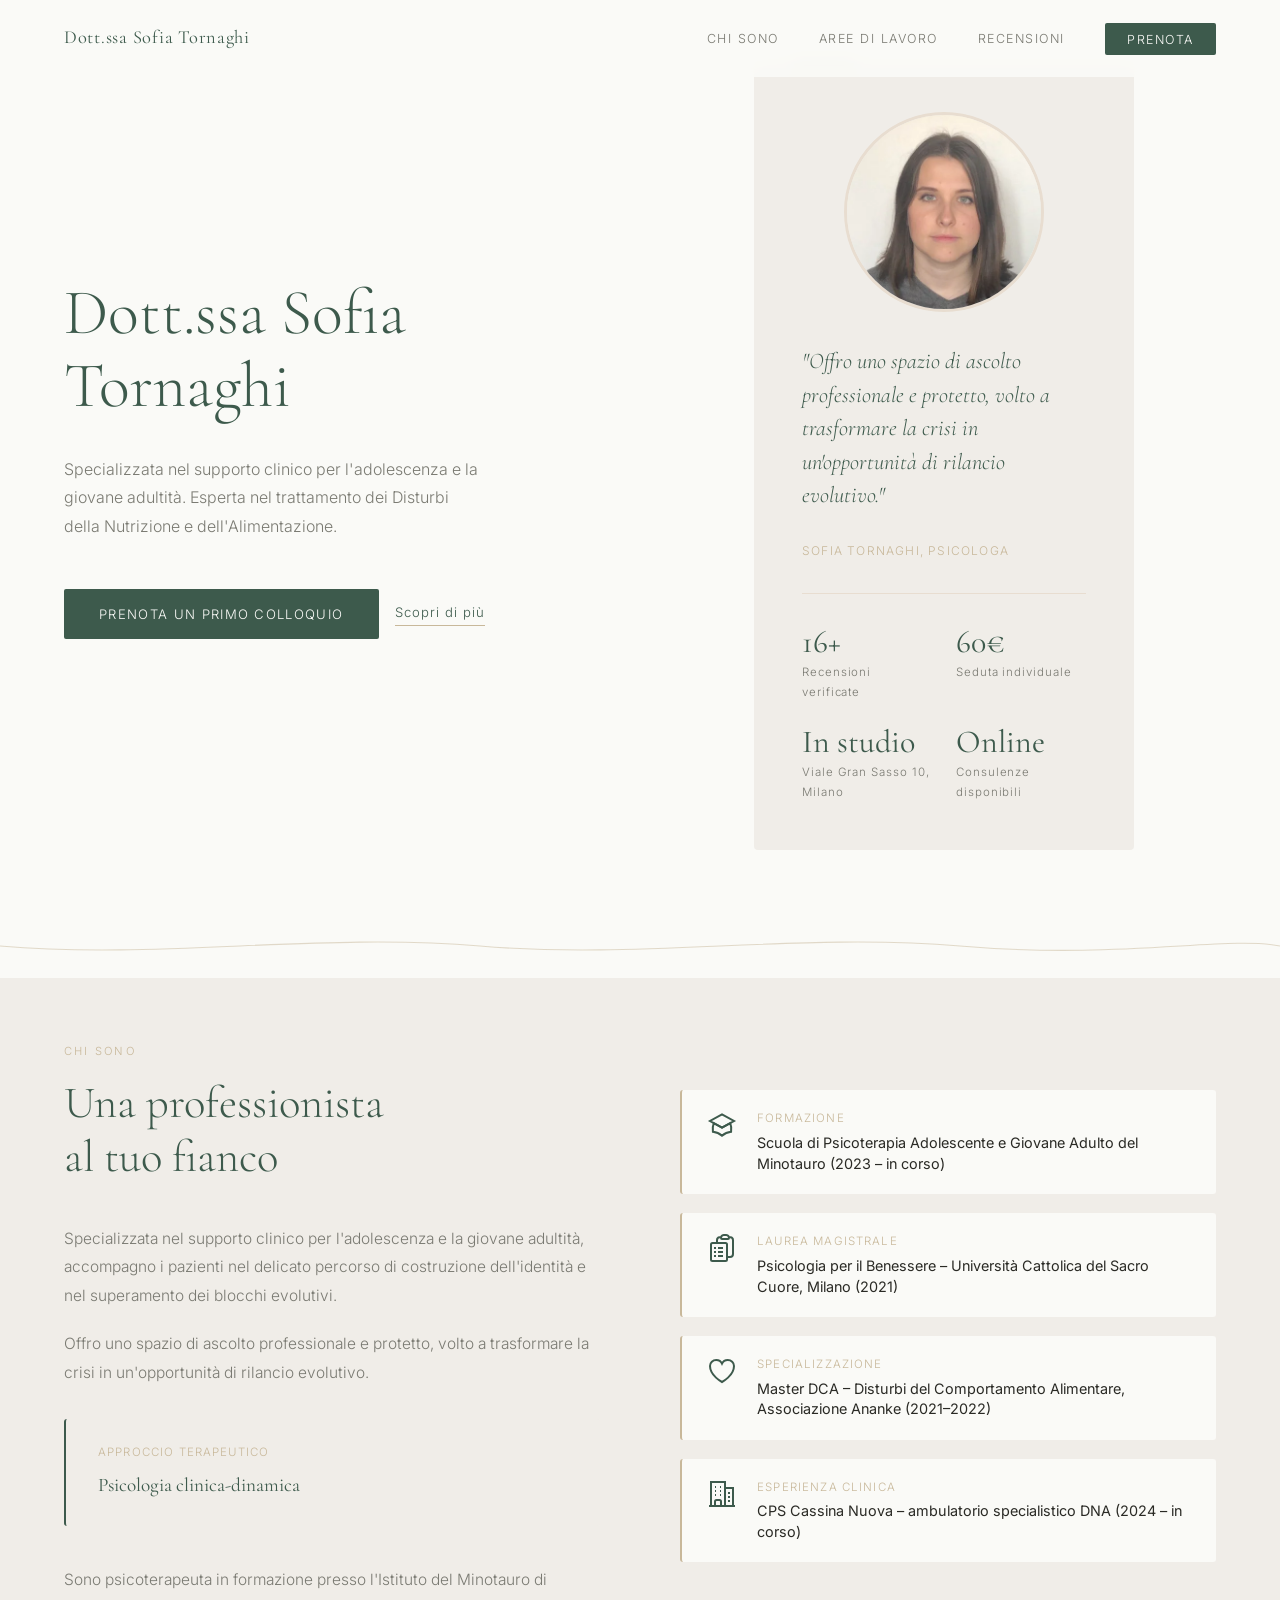
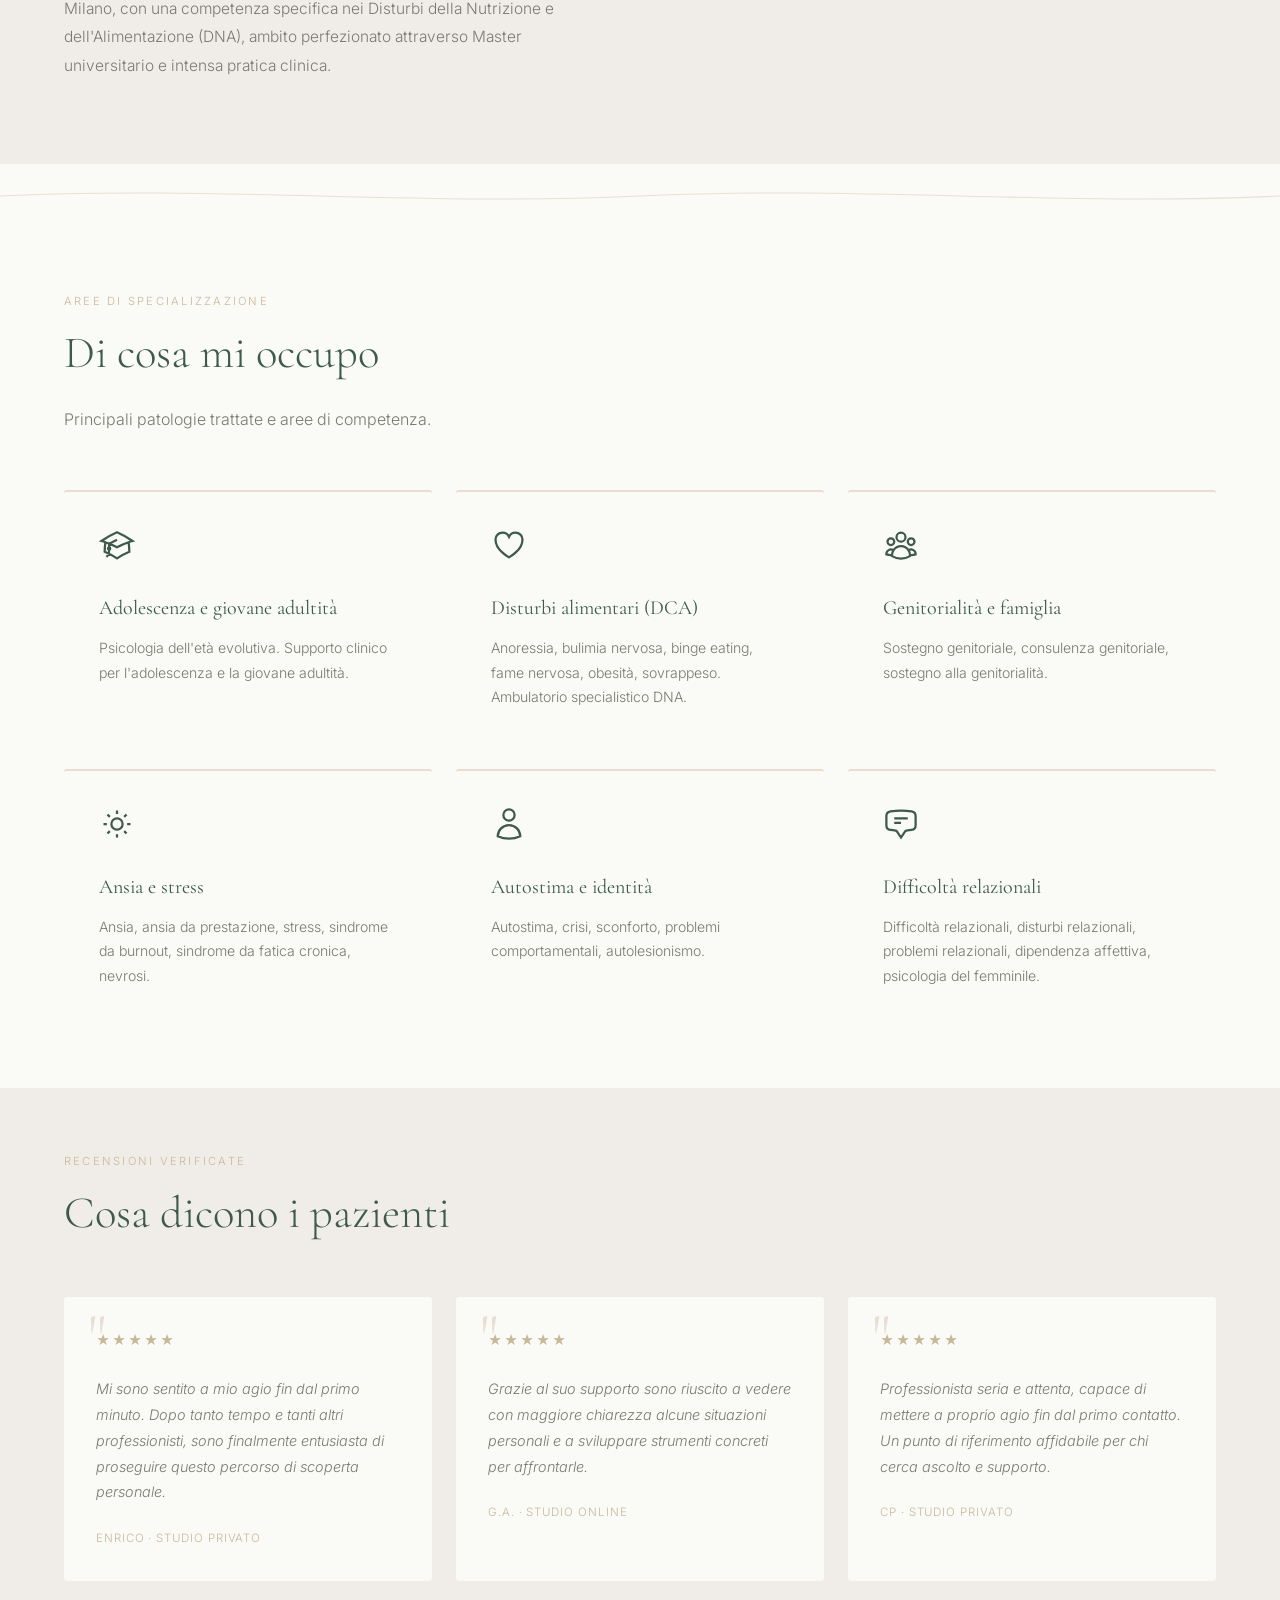
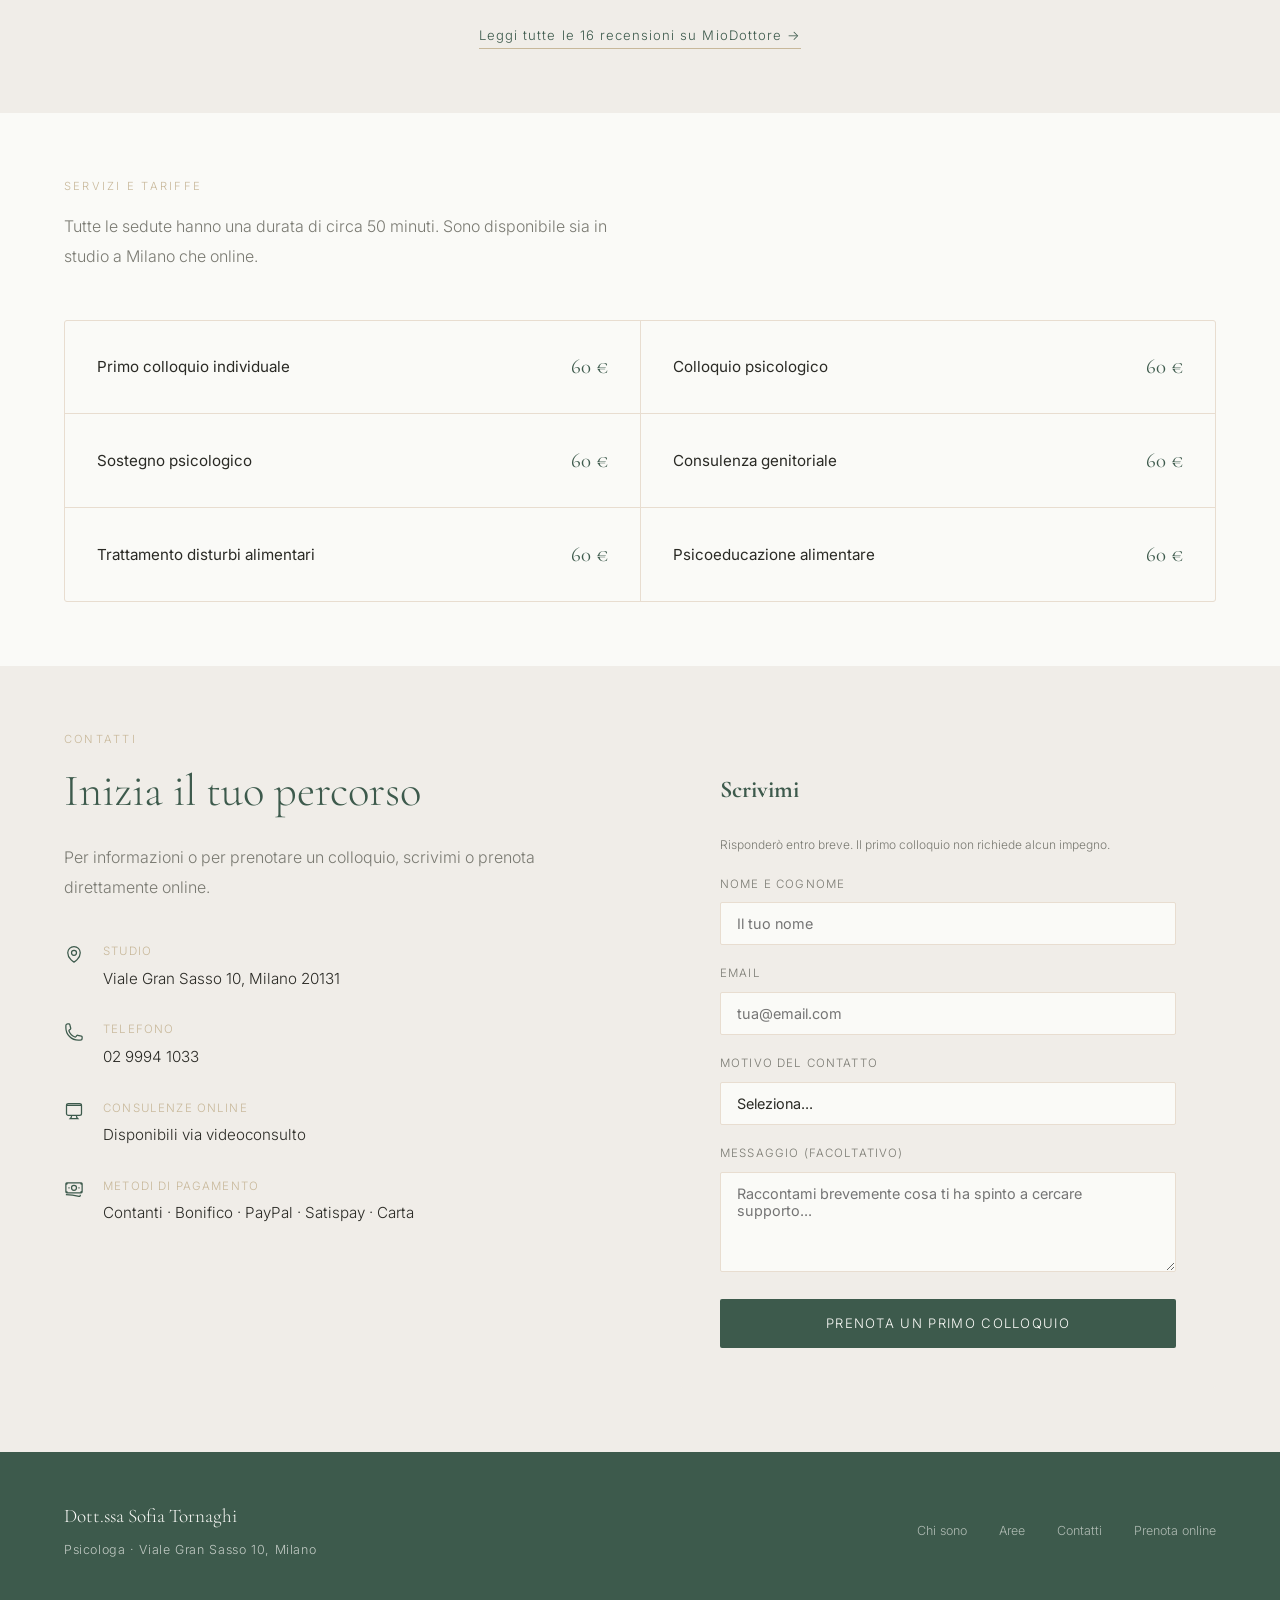
==== commit d9153aa1: "Ripristina 3 recensioni in anteprima" ====
--- a/index.html
+++ b/index.html
@@ -249,6 +249,12 @@
 
       <div class="review-card">
         <div class="stars">★★★★★</div>
+        <p class="review-text">Grazie al suo supporto sono riuscito a vedere con maggiore chiarezza alcune situazioni personali e a sviluppare strumenti concreti per affrontarle.</p>
+        <div class="review-meta">G.A. · Studio online</div>
+      </div>
+
+      <div class="review-card">
+        <div class="stars">★★★★★</div>
         <p class="review-text">Professionista seria e attenta, capace di mettere a proprio agio fin dal primo contatto. Un punto di riferimento affidabile per chi cerca ascolto e supporto.</p>
         <div class="review-meta">CP · Studio privato</div>
       </div>
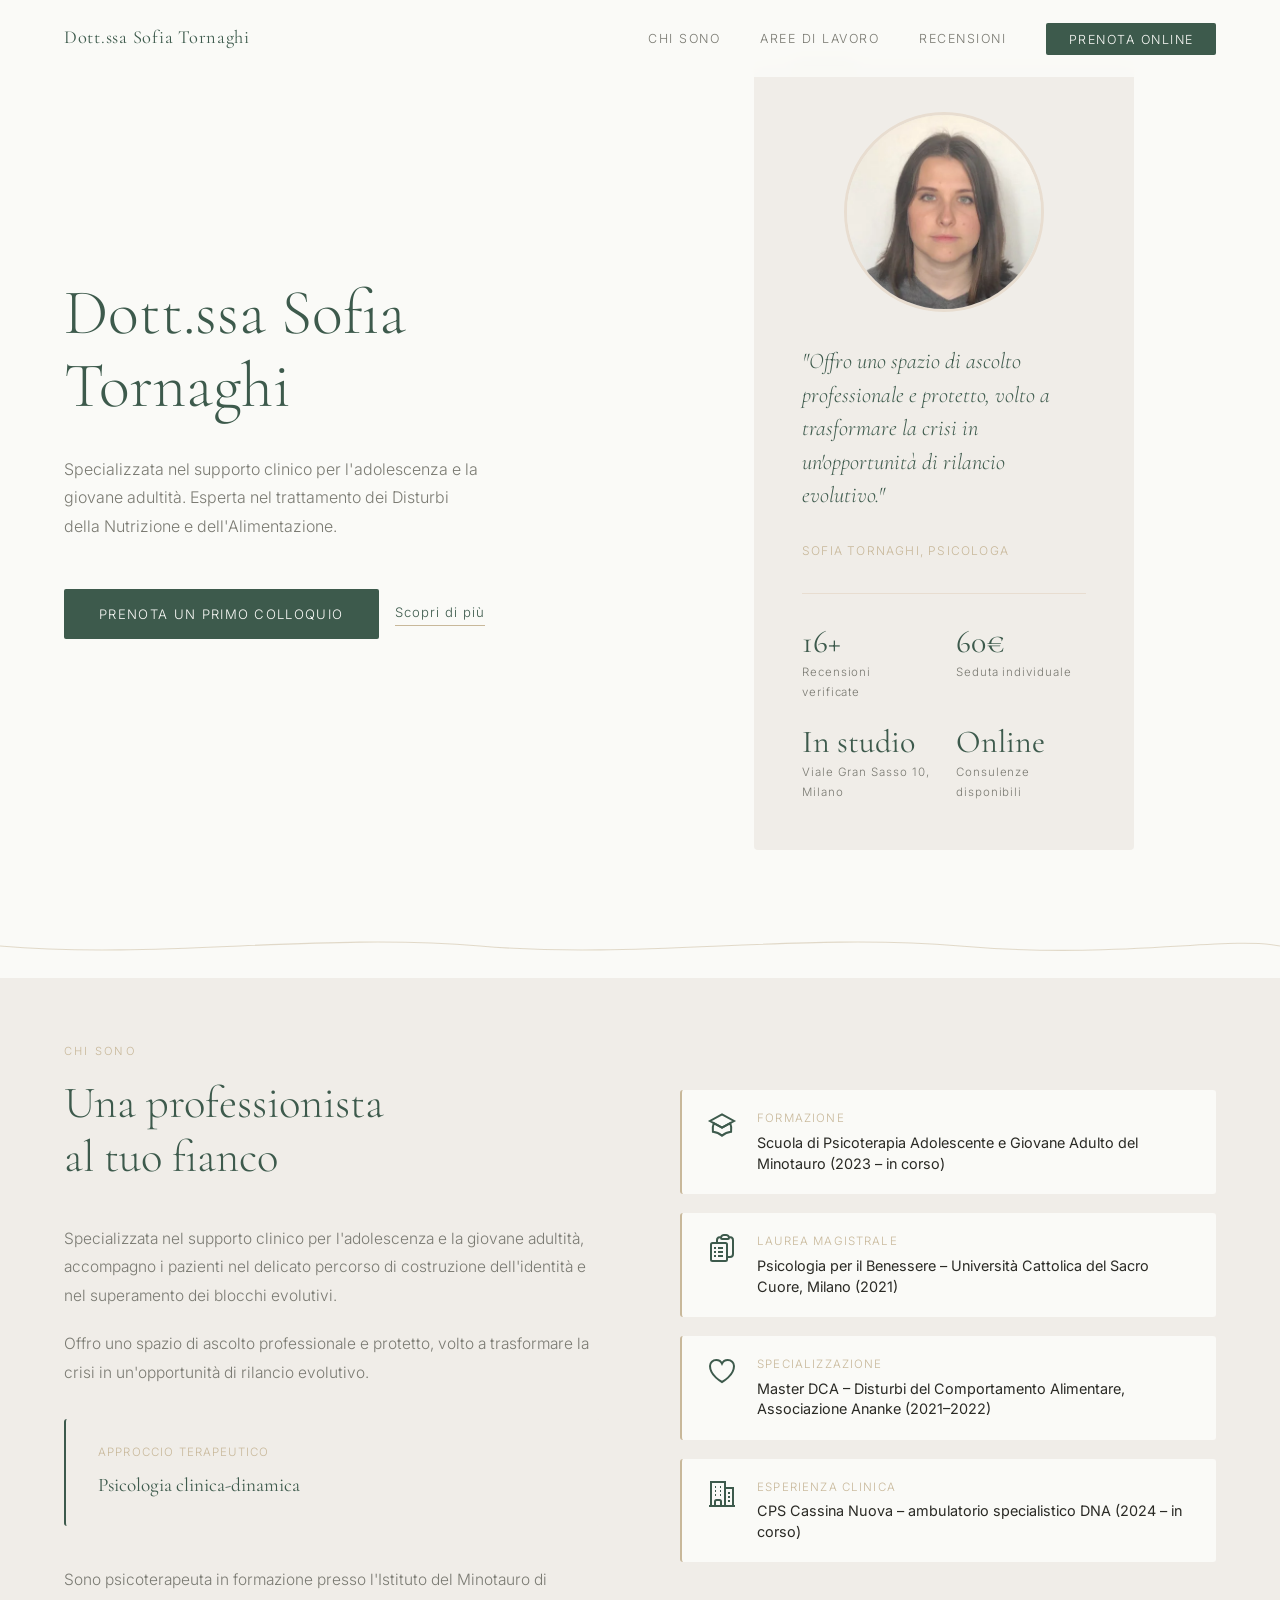
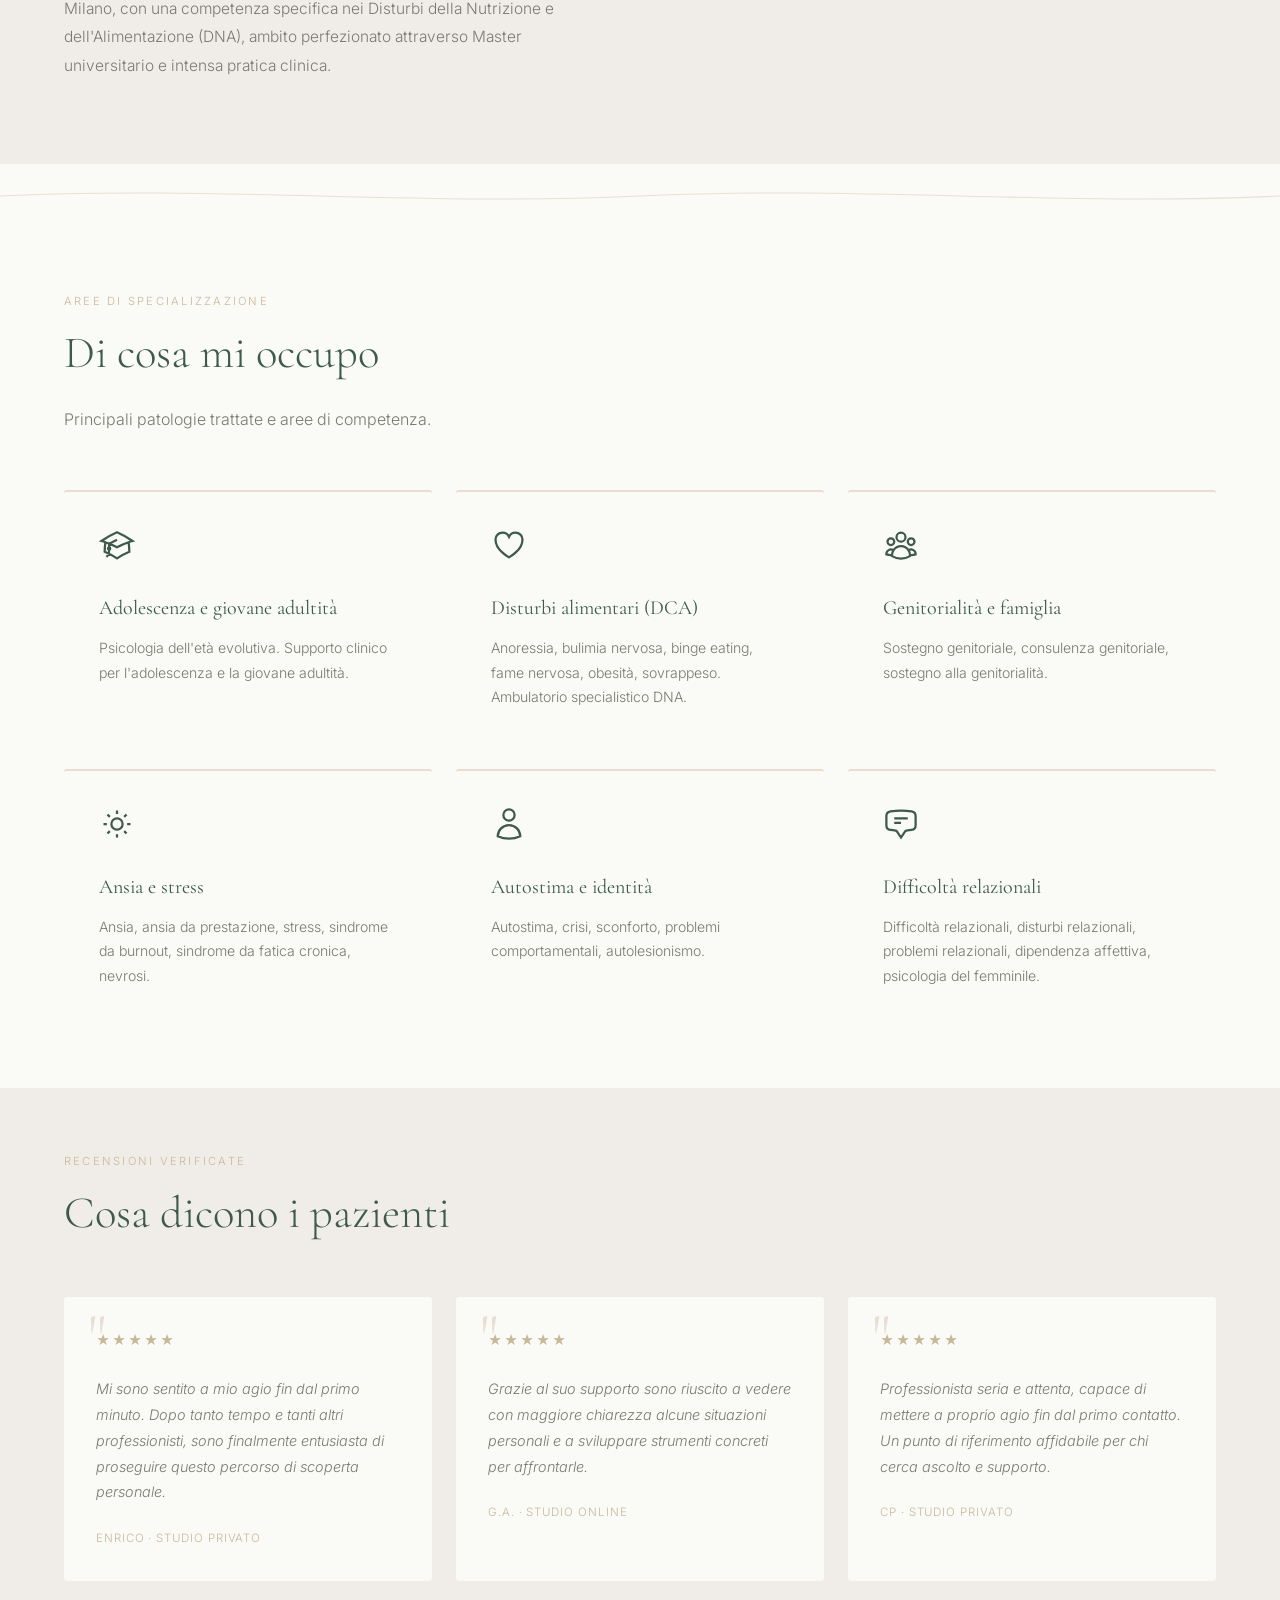
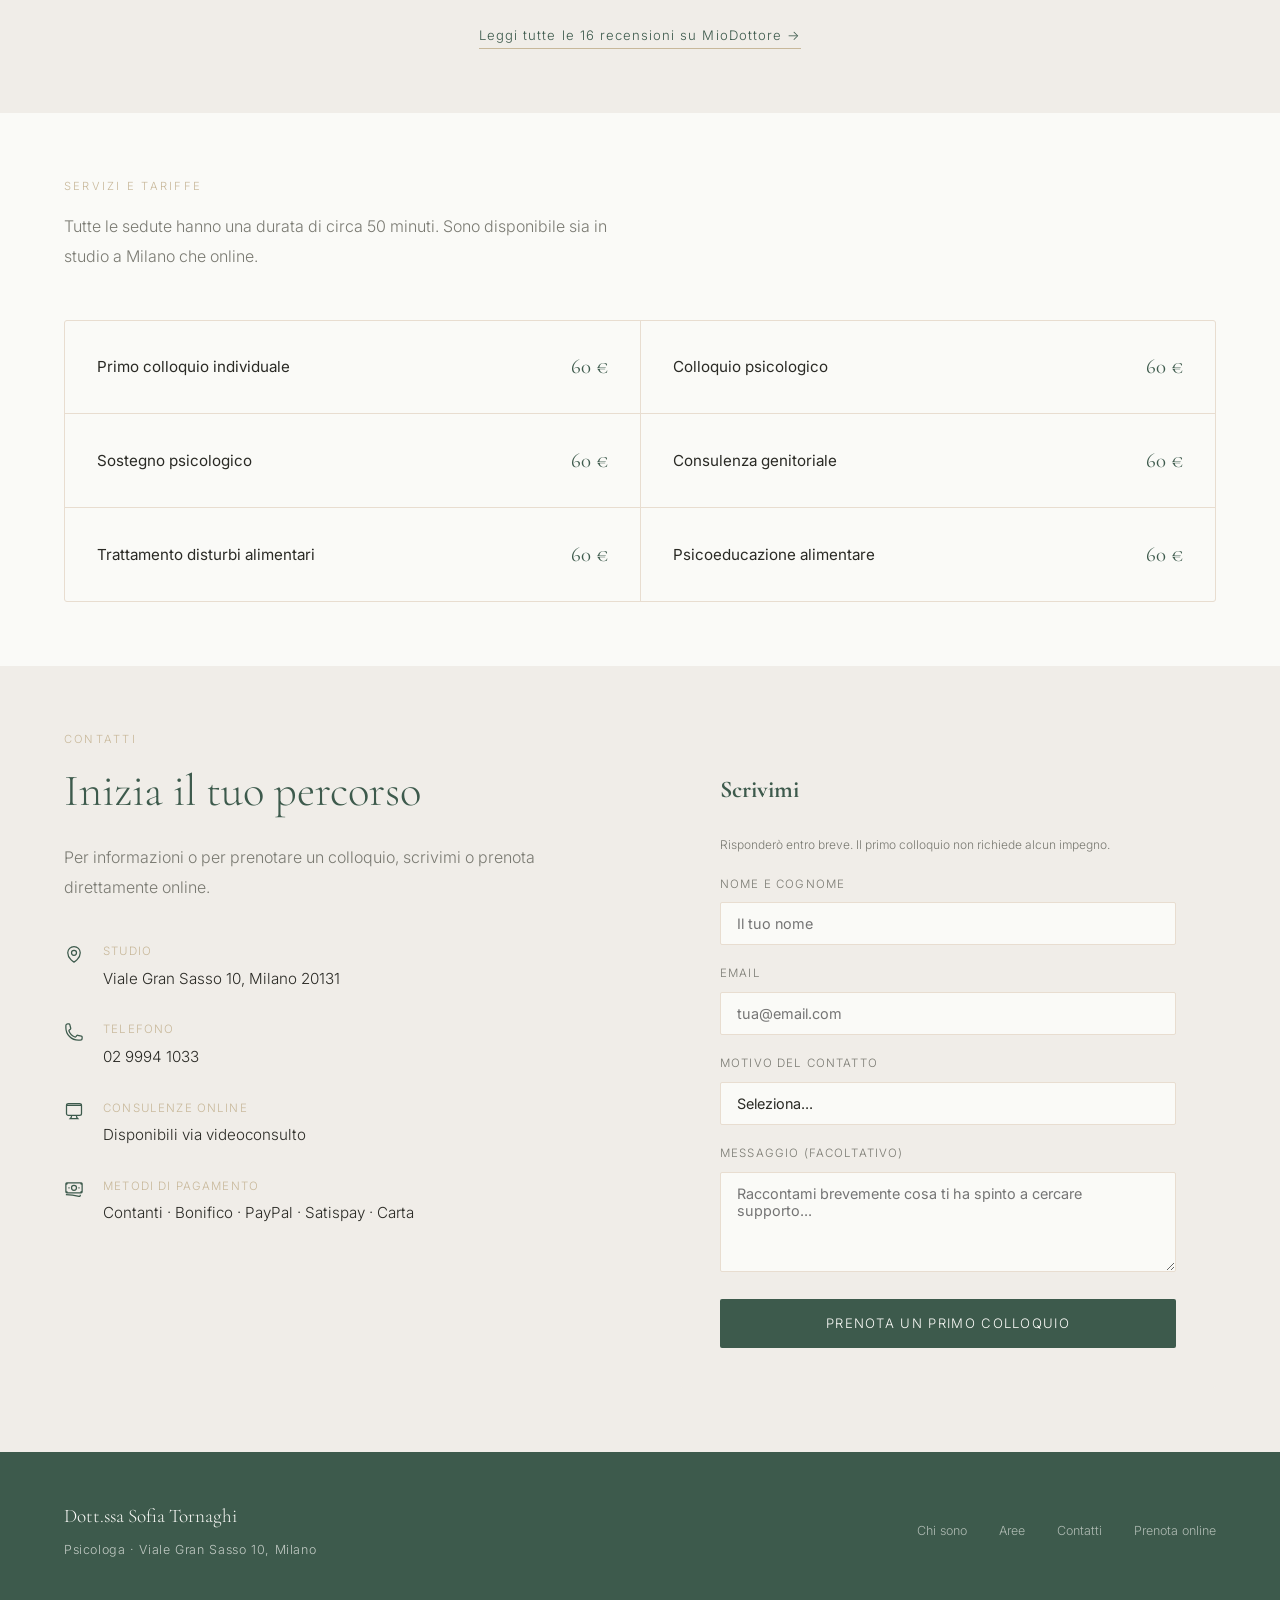
==== commit 48edb6af: "Nav CTA: Prenota → Prenota online con link MioDottore" ====
--- a/index.html
+++ b/index.html
@@ -23,7 +23,7 @@
       <li><a href="#chi-sono">Chi sono</a></li>
       <li><a href="#aree">Aree di lavoro</a></li>
       <li><a href="#recensioni">Recensioni</a></li>
-      <li><a href="#contatti" class="nav-cta">Prenota</a></li>
+      <li><a href="https://www.miodottore.it/sofia-tornaghi/psicologo/milano" target="_blank" class="nav-cta">Prenota online</a></li>
     </ul>
     <button class="nav-hamburger" id="hamburger" aria-label="Apri menu">
       <span></span><span></span><span></span>
@@ -35,7 +35,7 @@
     <a href="#chi-sono" class="mobile-link">Chi sono</a>
     <a href="#aree" class="mobile-link">Aree di lavoro</a>
     <a href="#recensioni" class="mobile-link">Recensioni</a>
-    <a href="#contatti" class="mobile-cta">Prenota</a>
+    <a href="https://www.miodottore.it/sofia-tornaghi/psicologo/milano" target="_blank" class="mobile-cta">Prenota online</a>
   </div>
 
   <!-- HERO -->
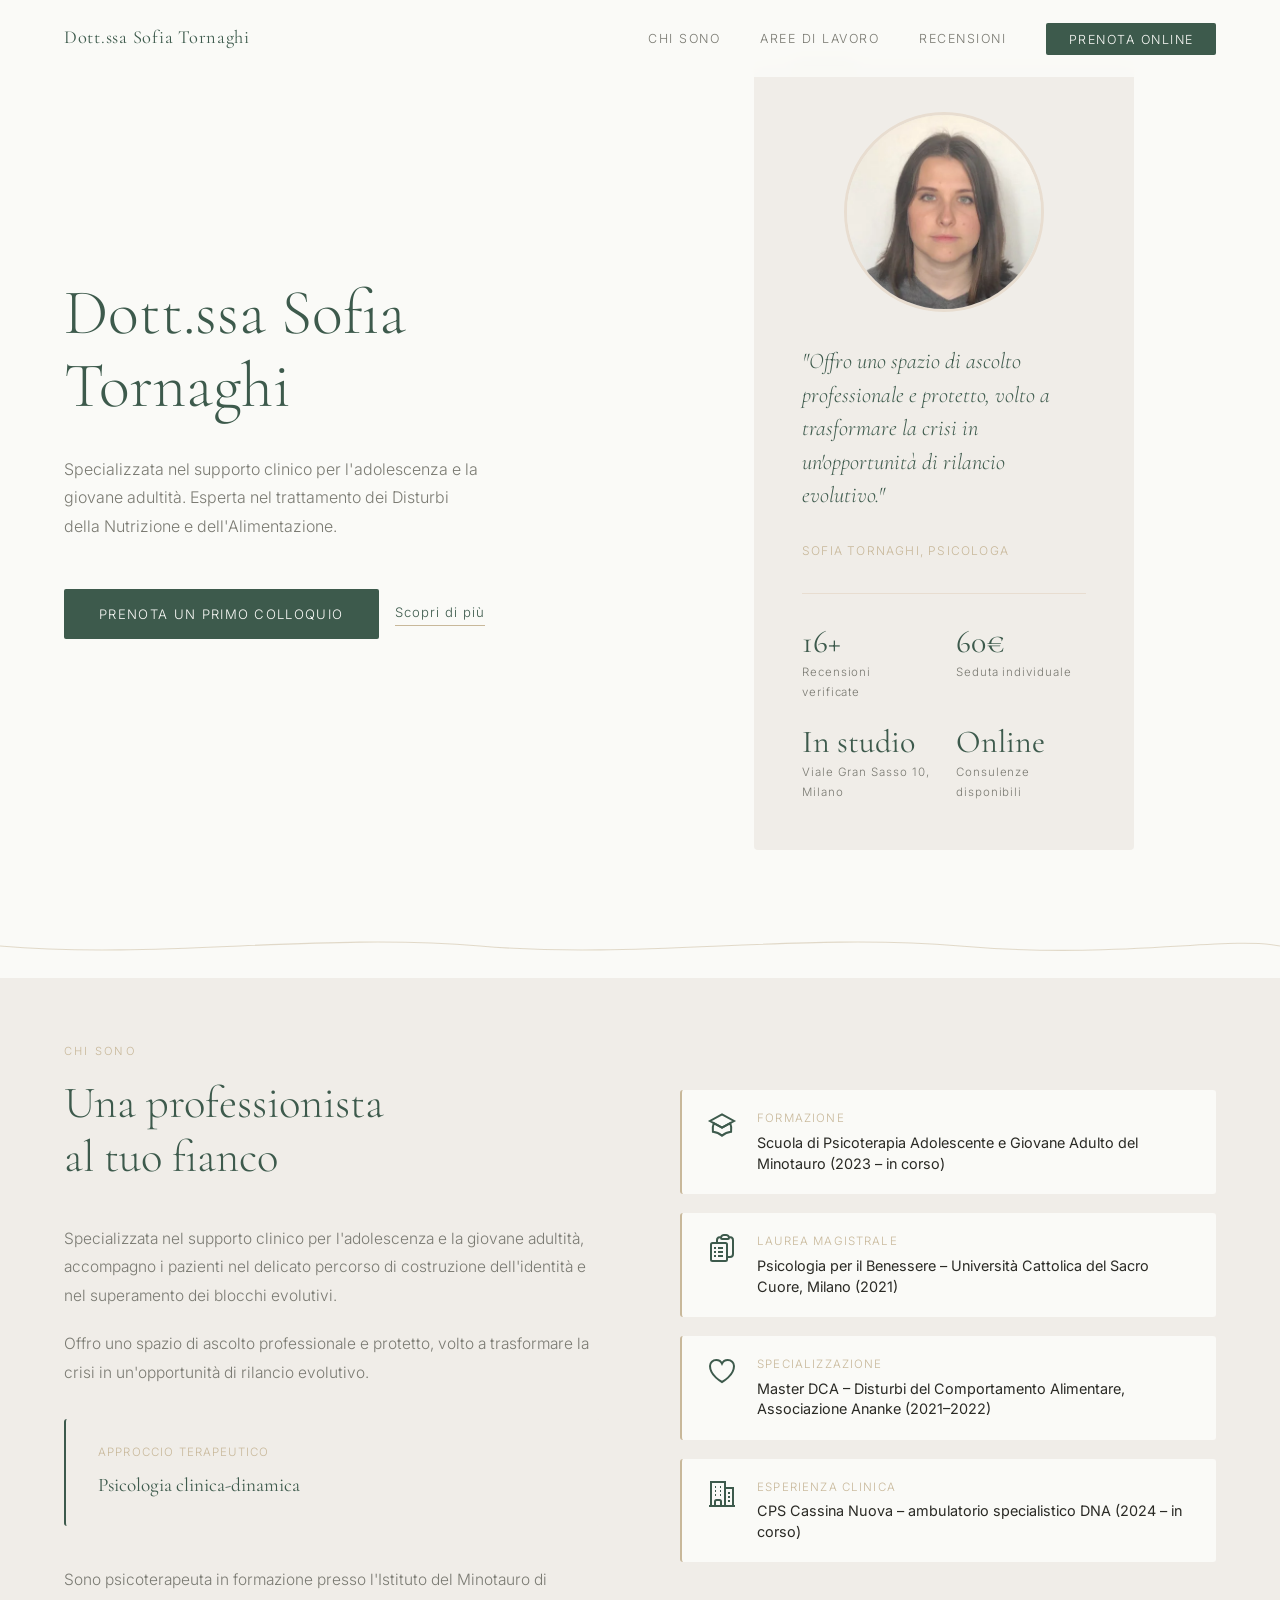
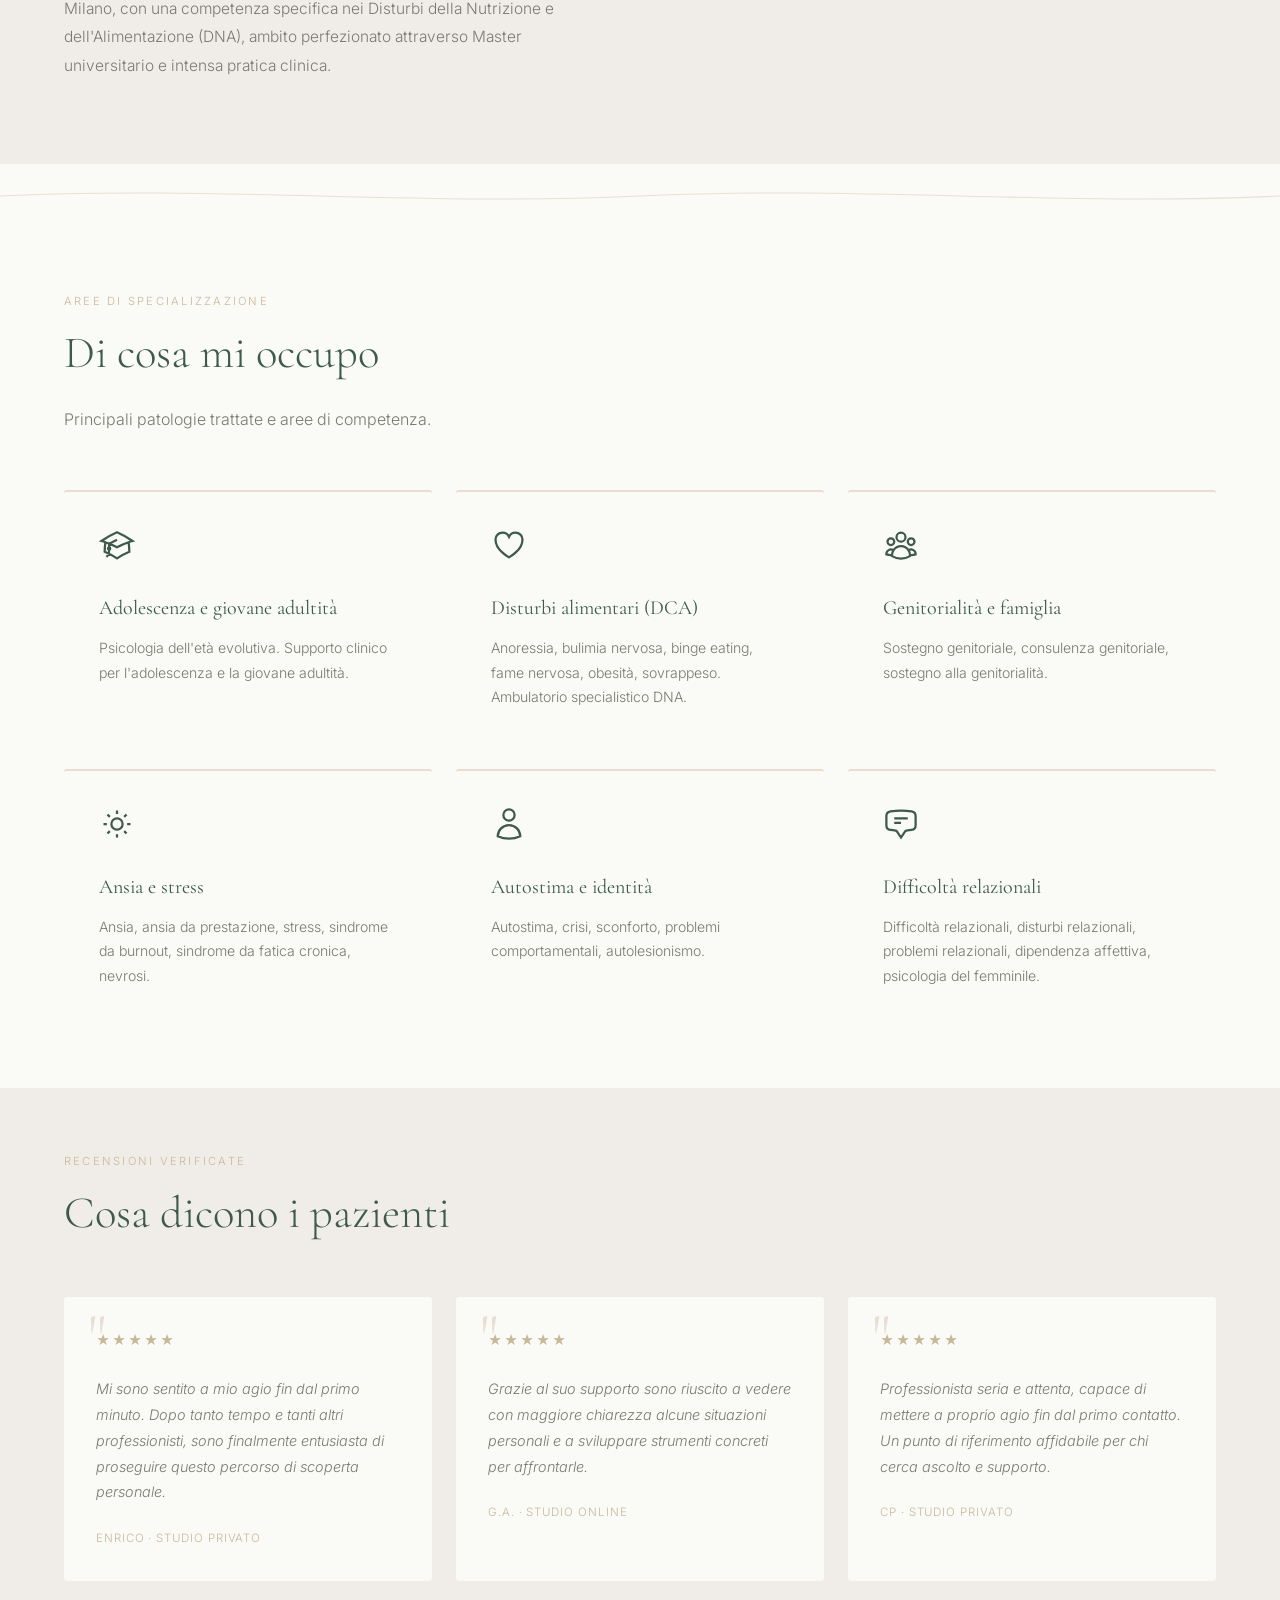
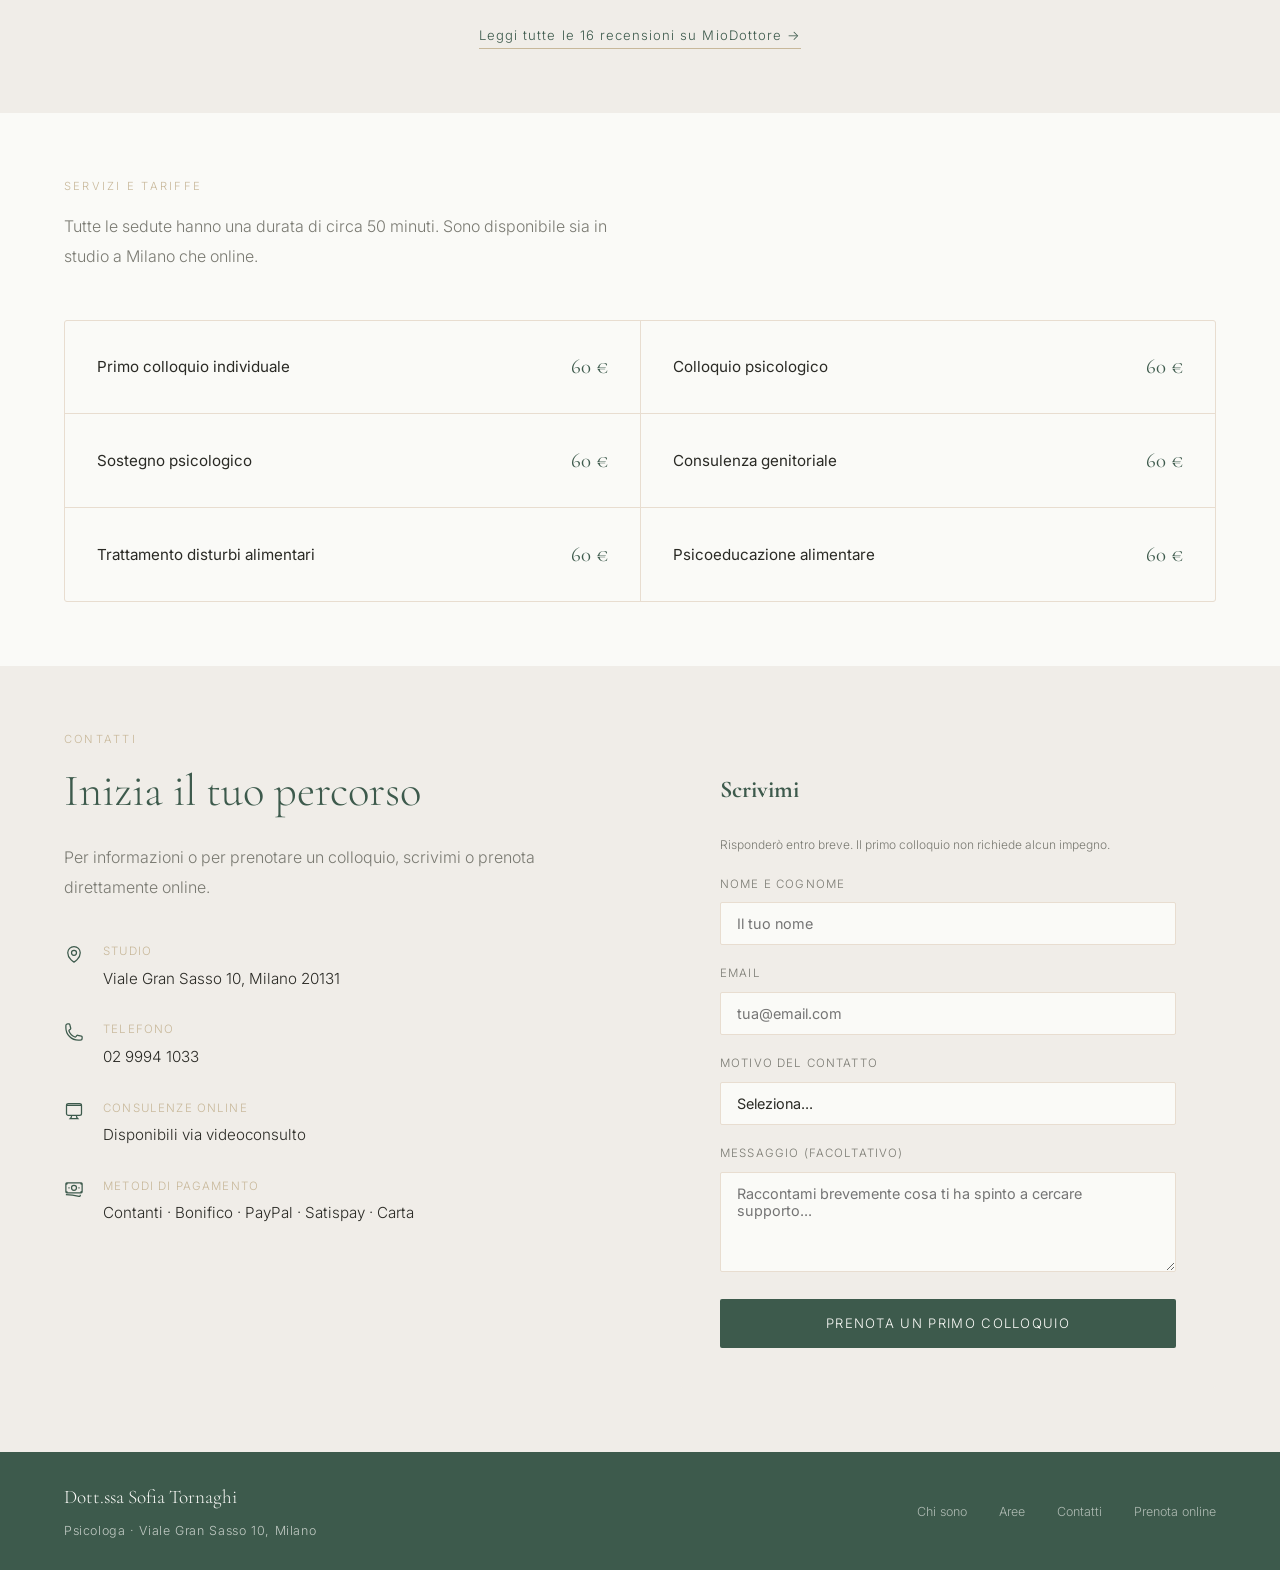
==== commit 9f9371cf: "Fix da audit: HTML5 valido, rel=noopener sicurezza, meta description SEO ottimizzata" ====
--- a/index.html
+++ b/index.html
@@ -4,14 +4,14 @@
   <meta charset="UTF-8" />
   <meta name="viewport" content="width=device-width, initial-scale=1.0" />
   <title>Dott.ssa Sofia Tornaghi — Psicologa a Milano</title>
-  <meta name="description" content="Dott.ssa Sofia Tornaghi, psicologa a Milano. Specializzata in adolescenza, giovane adultità e disturbi della nutrizione e dell'alimentazione. Studio a Viale Gran Sasso 10, anche online." />
+  <meta name="description" content="Dott.ssa Sofia Tornaghi, psicologa a Milano. Supporto per adolescenza, giovane adultità e disturbi alimentari. Studio in Viale Gran Sasso 10, anche online." />
   <meta property="og:title" content="Dott.ssa Sofia Tornaghi — Psicologa a Milano" />
   <meta property="og:description" content="Supporto psicologico per adolescenti, giovani adulti e disturbi alimentari. Studio a Milano, anche online." />
   <meta property="og:image" content="photo.webp" />
   <meta property="og:type" content="website" />
   <link rel="preconnect" href="https://fonts.googleapis.com" />
   <link rel="preconnect" href="https://fonts.gstatic.com" crossorigin />
-  <link href="https://fonts.googleapis.com/css2?family=Cormorant+Garamond:ital,wght@0,300;0,400;0,500;1,300;1,400&family=Inter:wght@300;400;500&display=swap" rel="stylesheet" />
+  <link href="https://fonts.googleapis.com/css2?family=Cormorant+Garamond:ital,wght@0,300;0,400;0,500;1,300;1,400&amp;family=Inter:wght@300;400;500&amp;display=swap" rel="stylesheet" />
     <link rel="stylesheet" href="style.css" />
 </head>
 <body>
@@ -23,7 +23,7 @@
       <li><a href="#chi-sono">Chi sono</a></li>
       <li><a href="#aree">Aree di lavoro</a></li>
       <li><a href="#recensioni">Recensioni</a></li>
-      <li><a href="https://www.miodottore.it/sofia-tornaghi/psicologo/milano" target="_blank" class="nav-cta">Prenota online</a></li>
+      <li><a href="https://www.miodottore.it/sofia-tornaghi/psicologo/milano" target="_blank" rel="noopener noreferrer" class="nav-cta">Prenota online</a></li>
     </ul>
     <button class="nav-hamburger" id="hamburger" aria-label="Apri menu">
       <span></span><span></span><span></span>
@@ -35,7 +35,7 @@
     <a href="#chi-sono" class="mobile-link">Chi sono</a>
     <a href="#aree" class="mobile-link">Aree di lavoro</a>
     <a href="#recensioni" class="mobile-link">Recensioni</a>
-    <a href="https://www.miodottore.it/sofia-tornaghi/psicologo/milano" target="_blank" class="mobile-cta">Prenota online</a>
+    <a href="https://www.miodottore.it/sofia-tornaghi/psicologo/milano" target="_blank" rel="noopener noreferrer" class="mobile-cta">Prenota online</a>
   </div>
 
   <!-- HERO -->
@@ -262,7 +262,7 @@
     </div>
 
     <div style="text-align: center; margin-top: 2.5rem;">
-      <a href="https://www.miodottore.it/sofia-tornaghi/psicologo/milano#profile-reviews" target="_blank" class="btn-secondary">
+      <a href="https://www.miodottore.it/sofia-tornaghi/psicologo/milano#profile-reviews" target="_blank" rel="noopener noreferrer" class="btn-secondary">
         Leggi tutte le 16 recensioni su MioDottore →
       </a>
     </div>
@@ -389,7 +389,7 @@
           <textarea id="messaggio" placeholder="Raccontami brevemente cosa ti ha spinto a cercare supporto..."></textarea>
         </div>
 
-        <a href="https://www.miodottore.it/sofia-tornaghi/psicologo/milano" target="_blank" class="btn-primary" style="display:block; text-align:center; width:100%;">Prenota un primo colloquio</a>
+        <a href="https://www.miodottore.it/sofia-tornaghi/psicologo/milano" target="_blank" rel="noopener noreferrer" class="btn-primary" style="display:block; text-align:center; width:100%;">Prenota un primo colloquio</a>
       </div>
 
     </div>
@@ -405,7 +405,7 @@
       <a href="#chi-sono">Chi sono</a>
       <a href="#aree">Aree</a>
       <a href="#contatti">Contatti</a>
-      <a href="https://www.miodottore.it/sofia-tornaghi/psicologo/milano" target="_blank">Prenota online</a>
+      <a href="https://www.miodottore.it/sofia-tornaghi/psicologo/milano" target="_blank" rel="noopener noreferrer">Prenota online</a>
     </div>
   </footer>
 
--- a/style.css
+++ b/style.css
@@ -648,7 +648,7 @@
     footer {
       background: var(--sage);
       color: rgba(250,250,247,0.7);
-      padding: 3rem 4rem;
+      padding: 1.8rem 4rem;
       display: flex;
       justify-content: space-between;
       align-items: center;
@@ -728,8 +728,22 @@
       .areas-grid { grid-template-columns: repeat(2, 1fr); gap: 1rem; }
       .area-card { padding: 1.4rem 1rem; }
 
-      /* RECENSIONI — 1 colonna */
-      .reviews-grid { grid-template-columns: 1fr; }
+      /* RECENSIONI — slider orizzontale */
+      .reviews-grid {
+        display: flex;
+        flex-direction: row;
+        overflow-x: auto;
+        scroll-snap-type: x mandatory;
+        -webkit-overflow-scrolling: touch;
+        gap: 1rem;
+        padding-bottom: 1rem;
+        grid-template-columns: unset;
+      }
+      .reviews-grid::-webkit-scrollbar { display: none; }
+      .review-card {
+        flex: 0 0 82vw;
+        scroll-snap-align: center;
+      }
 
       /* SERVIZI — 1 colonna, prezzo allineato a destra */
       .services-list { grid-template-columns: 1fr; }
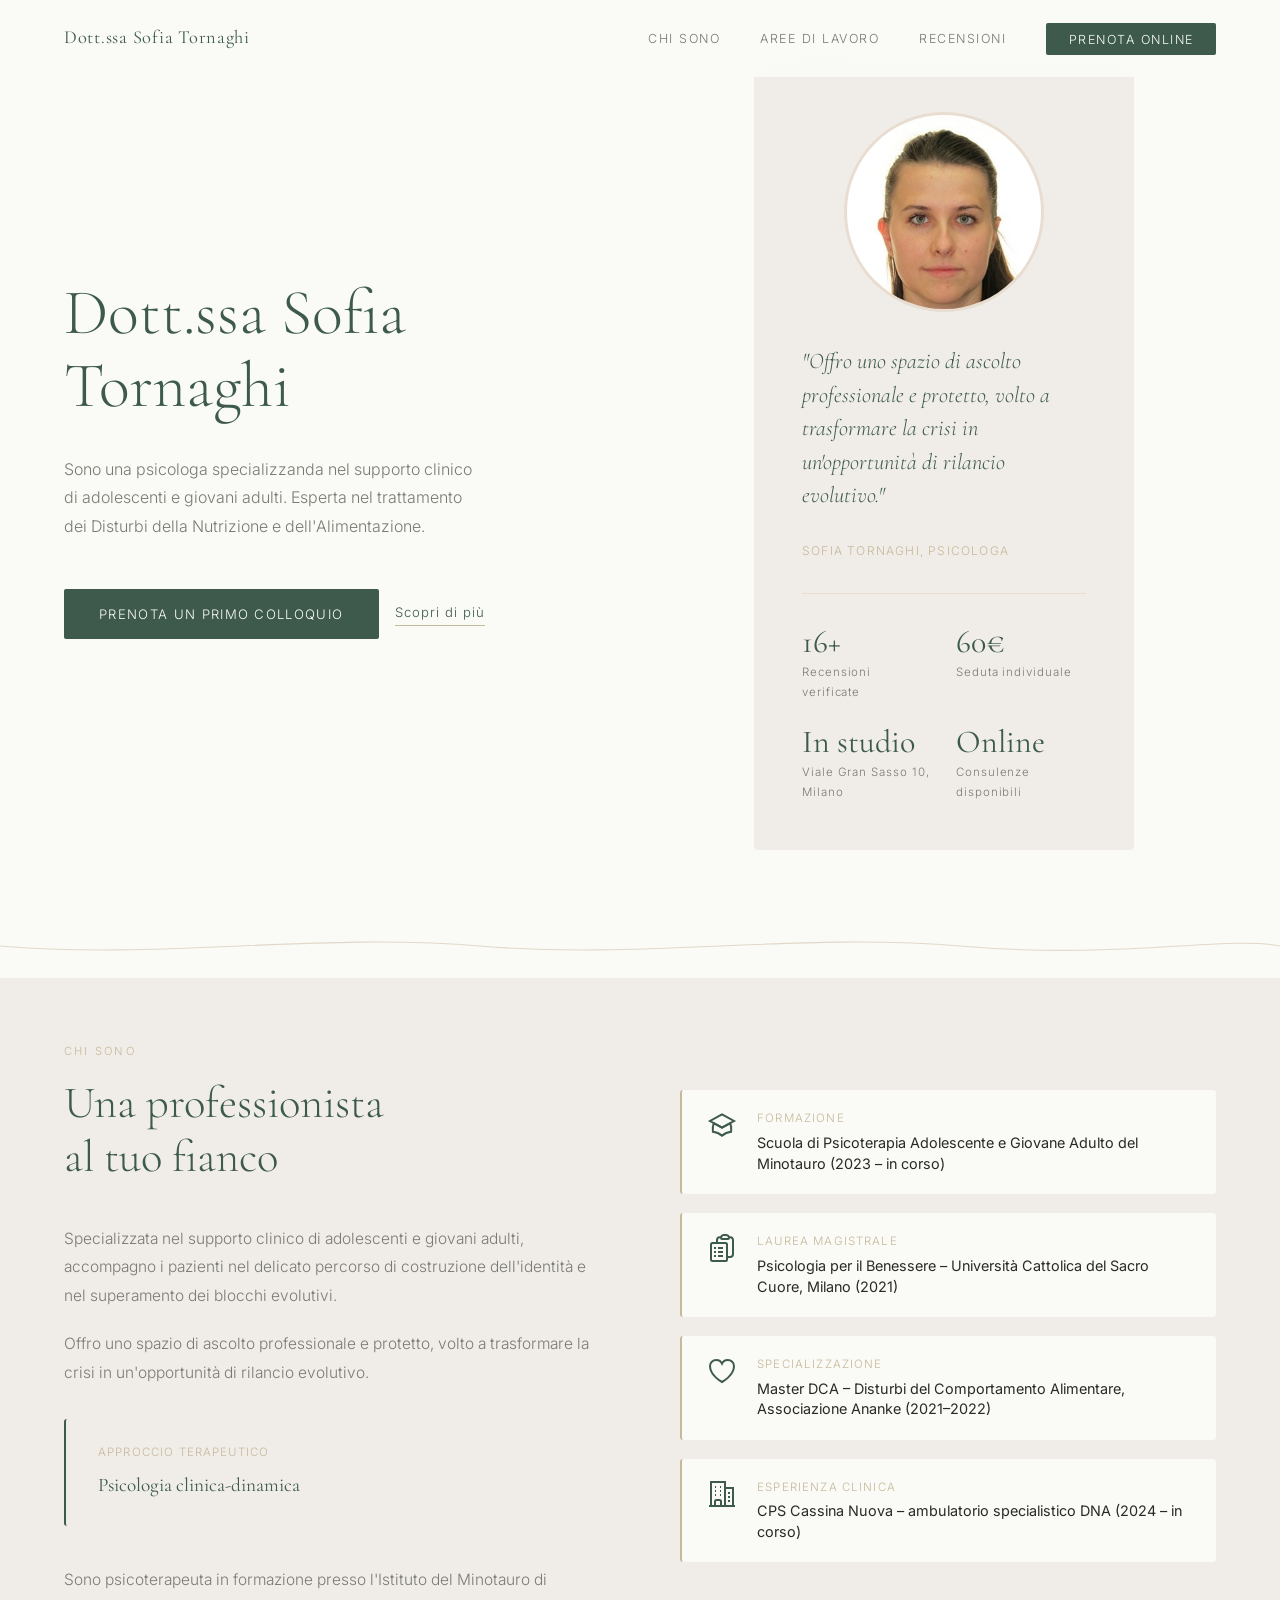
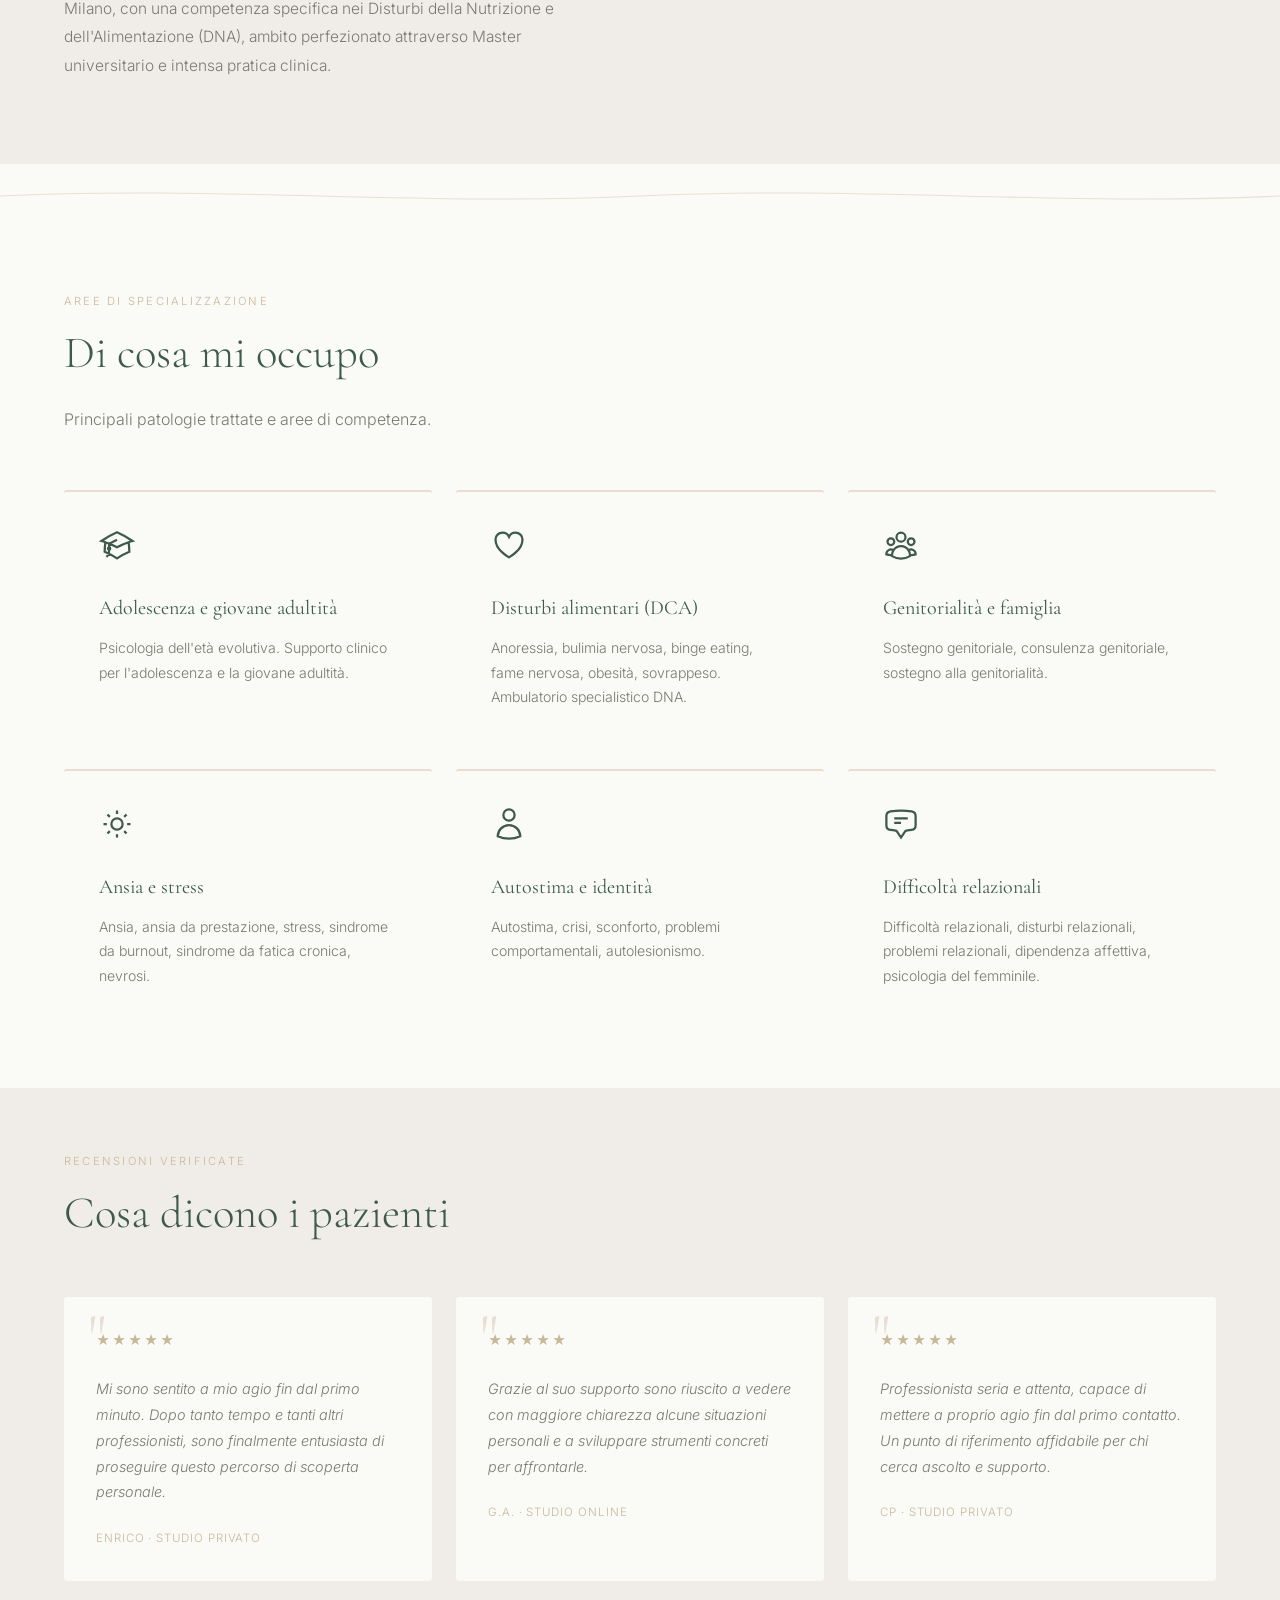
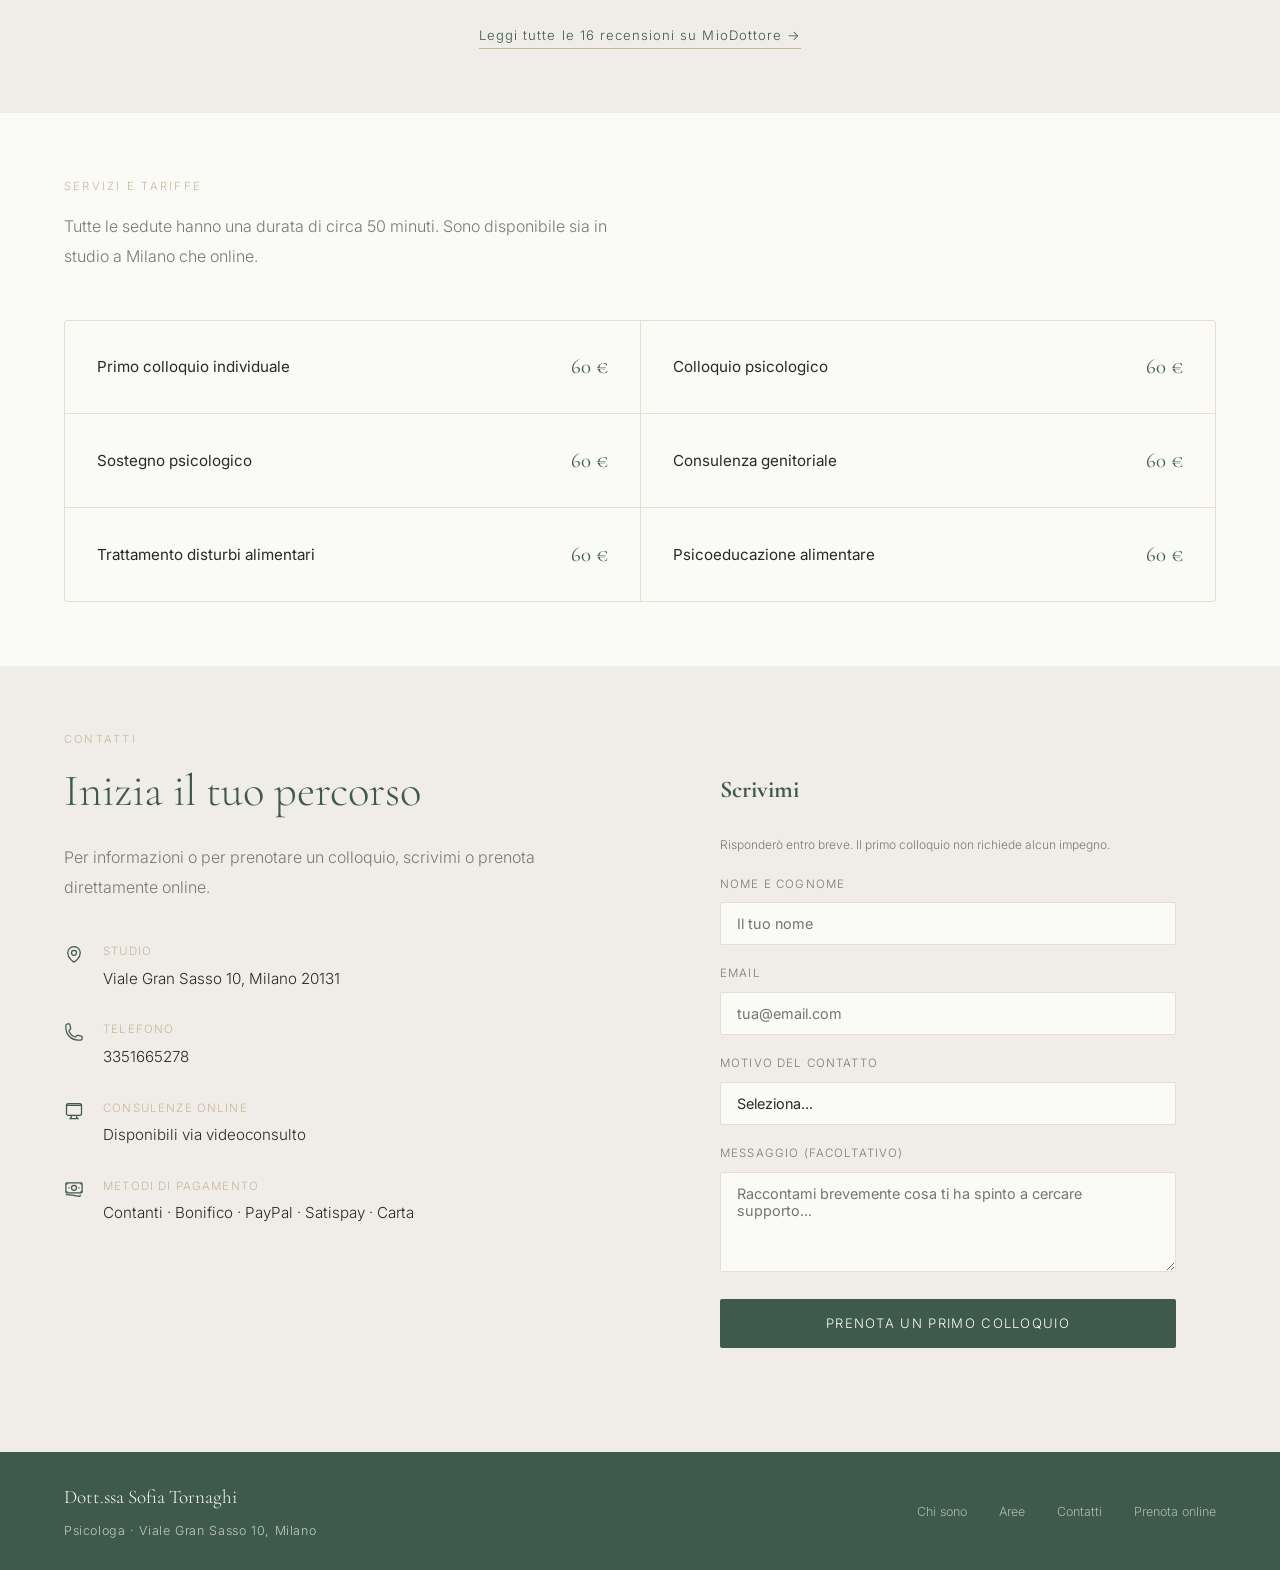
==== commit c982c236: "CMS completo: segnaposto su tutti i testi + fix riferimento foto" ====
--- a/index.html
+++ b/index.html
@@ -7,12 +7,13 @@
   <meta name="description" content="Dott.ssa Sofia Tornaghi, psicologa a Milano. Supporto per adolescenza, giovane adultità e disturbi alimentari. Studio in Viale Gran Sasso 10, anche online." />
   <meta property="og:title" content="Dott.ssa Sofia Tornaghi — Psicologa a Milano" />
   <meta property="og:description" content="Supporto psicologico per adolescenti, giovani adulti e disturbi alimentari. Studio a Milano, anche online." />
-  <meta property="og:image" content="photo.webp" />
+  <meta property="og:image" content="foto-professionale.jpg" />
   <meta property="og:type" content="website" />
   <link rel="preconnect" href="https://fonts.googleapis.com" />
   <link rel="preconnect" href="https://fonts.gstatic.com" crossorigin />
   <link href="https://fonts.googleapis.com/css2?family=Cormorant+Garamond:ital,wght@0,300;0,400;0,500;1,300;1,400&amp;family=Inter:wght@300;400;500&amp;display=swap" rel="stylesheet" />
     <link rel="stylesheet" href="style.css" />
+  <script src="https://identity.netlify.com/v1/netlify-identity-widget.js"></script>
 </head>
 <body>
 
@@ -44,7 +45,7 @@
       <h1 class="hero-headline">
         Dott.ssa Sofia Tornaghi
       </h1>
-      <p class="hero-sub">
+      <p class="hero-sub" data-content="hero_sub">
         Specializzata nel supporto clinico per l'adolescenza e la giovane adultità. Esperta nel trattamento dei Disturbi della Nutrizione e dell'Alimentazione.
       </p>
       <div class="hero-actions">
@@ -55,14 +56,14 @@
 
     <div class="hero-visual">
       <div class="hero-card">
-        <img class="hero-photo" src="photo.webp" alt="Dott.ssa Sofia Tornaghi" width="400" height="400" loading="lazy" decoding="async" />
+        <img class="hero-photo" src="foto-professionale.jpg" data-content-img alt="Dott.ssa Sofia Tornaghi" width="400" height="400" loading="lazy" decoding="async" />
         <p class="hero-card-quote">
           "Offro uno spazio di ascolto professionale e protetto, volto a trasformare la crisi in un'opportunità di rilancio evolutivo."
         </p>
         <p class="hero-card-meta">Sofia Tornaghi, psicologa</p>
         <div class="hero-stats">
           <div>
-            <div class="stat-num">16+</div>
+            <div class="stat-num" data-content="recensioni_num">16+</div>
             <div class="stat-label">Recensioni verificate</div>
           </div>
           <div>
@@ -97,12 +98,8 @@
         <h2 class="section-title">Una professionista<br>al tuo fianco</h2>
 
         <div class="bio-block">
-          <p>
-            Specializzata nel supporto clinico per l'adolescenza e la giovane adultità, accompagno i pazienti nel delicato percorso di costruzione dell'identità e nel superamento dei blocchi evolutivi.
-          </p>
-          <p>
-            Offro uno spazio di ascolto professionale e protetto, volto a trasformare la crisi in un'opportunità di rilancio evolutivo.
-          </p>
+          <p data-content="bio_p1">Specializzata nel supporto clinico per l'adolescenza e la giovane adultità, accompagno i pazienti nel delicato percorso di costruzione dell'identità e nel superamento dei blocchi evolutivi.</p>
+          <p data-content="bio_p2">Offro uno spazio di ascolto professionale e protetto, volto a trasformare la crisi in un'opportunità di rilancio evolutivo.</p>
         </div>
 
         <div style="margin-top: 2rem; padding: 1.5rem 2rem; background: var(--fog); border-radius: 3px; border-left: 2px solid var(--sage);">
@@ -176,8 +173,8 @@
   <!-- AREE DI LAVORO -->
   <section id="aree">
     <p class="section-eyebrow">Aree di specializzazione</p>
-    <h2 class="section-title">Di cosa mi occupo</h2>
-    <p class="section-body">
+    <h2 class="section-title" data-content="titolo_aree">Di cosa mi occupo</h2>
+    <p class="section-body" data-content="aree_intro">
       Principali patologie trattate e aree di competenza.
     </p>
 
@@ -187,48 +184,48 @@
         <svg class="area-icon" viewBox="0 0 24 24" fill="none" stroke="currentColor" stroke-width="1.5">
           <path d="M4.26 10.147a60.436 60.436 0 00-.491 6.347A48.627 48.627 0 0112 20.904a48.627 48.627 0 018.232-4.41 60.46 60.46 0 00-.491-6.347m-15.482 0a50.57 50.57 0 00-2.658-.813A59.905 59.905 0 0112 3.493a59.902 59.902 0 0110.399 5.84c-.896.248-1.783.52-2.658.814m-15.482 0A50.697 50.697 0 0112 13.489a50.702 50.702 0 017.74-3.342M6.75 15a.75.75 0 100-1.5.75.75 0 000 1.5zm0 0v-3.675A55.378 55.378 0 0112 8.443m-7.007 11.55A5.981 5.981 0 006.75 15.75v-1.5"/>
         </svg>
-        <h3 class="area-title">Adolescenza e giovane adultità</h3>
-        <p class="area-desc">Psicologia dell'età evolutiva. Supporto clinico per l'adolescenza e la giovane adultità.</p>
+        <h3 class="area-title" data-content="area1_titolo">Adolescenza e giovane adultità</h3>
+        <p class="area-desc" data-content="area1_desc">Psicologia dell'età evolutiva. Supporto clinico per l'adolescenza e la giovane adultità.</p>
       </div>
 
       <div class="area-card">
         <svg class="area-icon" viewBox="0 0 24 24" fill="none" stroke="currentColor" stroke-width="1.5">
           <path d="M21 8.25c0-2.485-2.099-4.5-4.688-4.5-1.935 0-3.597 1.126-4.312 2.733-.715-1.607-2.377-2.733-4.313-2.733C5.1 3.75 3 5.765 3 8.25c0 7.22 9 12 9 12s9-4.78 9-12z"/>
         </svg>
-        <h3 class="area-title">Disturbi alimentari (DCA)</h3>
-        <p class="area-desc">Anoressia, bulimia nervosa, binge eating, fame nervosa, obesità, sovrappeso. Ambulatorio specialistico DNA.</p>
+        <h3 class="area-title" data-content="area2_titolo">Disturbi alimentari (DCA)</h3>
+        <p class="area-desc" data-content="area2_desc">Anoressia, bulimia nervosa, binge eating, fame nervosa, obesità, sovrappeso. Ambulatorio specialistico DNA.</p>
       </div>
 
       <div class="area-card">
         <svg class="area-icon" viewBox="0 0 24 24" fill="none" stroke="currentColor" stroke-width="1.5">
           <path d="M18 18.72a9.094 9.094 0 003.741-.479 3 3 0 00-4.682-2.72m.94 3.198l.001.031c0 .225-.012.447-.037.666A11.944 11.944 0 0112 21c-2.17 0-4.207-.576-5.963-1.584A6.062 6.062 0 016 18.719m12 0a5.971 5.971 0 00-.941-3.197m0 0A5.995 5.995 0 0012 12.75a5.995 5.995 0 00-5.058 2.772m0 0a3 3 0 00-4.681 2.72 8.986 8.986 0 003.74.477m.94-3.197a5.971 5.971 0 00-.94 3.197M15 6.75a3 3 0 11-6 0 3 3 0 016 0zm6 3a2.25 2.25 0 11-4.5 0 2.25 2.25 0 014.5 0zm-13.5 0a2.25 2.25 0 11-4.5 0 2.25 2.25 0 014.5 0z"/>
         </svg>
-        <h3 class="area-title">Genitorialità e famiglia</h3>
-        <p class="area-desc">Sostegno genitoriale, consulenza genitoriale, sostegno alla genitorialità.</p>
+        <h3 class="area-title" data-content="area3_titolo">Genitorialità e famiglia</h3>
+        <p class="area-desc" data-content="area3_desc">Sostegno genitoriale, consulenza genitoriale, sostegno alla genitorialità.</p>
       </div>
 
       <div class="area-card">
         <svg class="area-icon" viewBox="0 0 24 24" fill="none" stroke="currentColor" stroke-width="1.5">
           <path d="M12 3v2.25m6.364.386l-1.591 1.591M21 12h-2.25m-.386 6.364l-1.591-1.591M12 18.75V21m-4.773-4.227l-1.591 1.591M5.25 12H3m4.227-4.773L5.636 5.636M15.75 12a3.75 3.75 0 11-7.5 0 3.75 3.75 0 017.5 0z"/>
         </svg>
-        <h3 class="area-title">Ansia e stress</h3>
-        <p class="area-desc">Ansia, ansia da prestazione, stress, sindrome da burnout, sindrome da fatica cronica, nevrosi.</p>
+        <h3 class="area-title" data-content="area4_titolo">Ansia e stress</h3>
+        <p class="area-desc" data-content="area4_desc">Ansia, ansia da prestazione, stress, sindrome da burnout, sindrome da fatica cronica, nevrosi.</p>
       </div>
 
       <div class="area-card">
         <svg class="area-icon" viewBox="0 0 24 24" fill="none" stroke="currentColor" stroke-width="1.5">
           <path d="M15.75 6a3.75 3.75 0 11-7.5 0 3.75 3.75 0 017.5 0zM4.501 20.118a7.5 7.5 0 0114.998 0A17.933 17.933 0 0112 21.75c-2.676 0-5.216-.584-7.499-1.632z"/>
         </svg>
-        <h3 class="area-title">Autostima e identità</h3>
-        <p class="area-desc">Autostima, crisi, sconforto, problemi comportamentali, autolesionismo.</p>
+        <h3 class="area-title" data-content="area5_titolo">Autostima e identità</h3>
+        <p class="area-desc" data-content="area5_desc">Autostima, crisi, sconforto, problemi comportamentali, autolesionismo.</p>
       </div>
 
       <div class="area-card">
         <svg class="area-icon" viewBox="0 0 24 24" fill="none" stroke="currentColor" stroke-width="1.5">
           <path d="M7.5 8.25h9m-9 3H12m-9.75 1.51c0 1.6 1.123 2.994 2.707 3.227 1.129.166 2.27.293 3.423.379.35.026.67.21.865.501L12 21l2.755-4.133a1.14 1.14 0 01.865-.501 48.172 48.172 0 003.423-.379c1.584-.233 2.707-1.626 2.707-3.228V6.741c0-1.602-1.123-2.995-2.707-3.228A48.394 48.394 0 0012 3c-2.392 0-4.744.175-7.043.513C3.373 3.746 2.25 5.14 2.25 6.741v6.018z"/>
         </svg>
-        <h3 class="area-title">Difficoltà relazionali</h3>
-        <p class="area-desc">Difficoltà relazionali, disturbi relazionali, problemi relazionali, dipendenza affettiva, psicologia del femminile.</p>
+        <h3 class="area-title" data-content="area6_titolo">Difficoltà relazionali</h3>
+        <p class="area-desc" data-content="area6_desc">Difficoltà relazionali, disturbi relazionali, problemi relazionali, dipendenza affettiva, psicologia del femminile.</p>
       </div>
 
     </div>
@@ -237,26 +234,26 @@
   <!-- RECENSIONI -->
   <section id="recensioni" class="alt">
     <p class="section-eyebrow">Recensioni verificate</p>
-    <h2 class="section-title">Cosa dicono i pazienti</h2>
+    <h2 class="section-title" data-content="titolo_recensioni">Cosa dicono i pazienti</h2>
 
     <div class="reviews-grid">
 
       <div class="review-card">
         <div class="stars">★★★★★</div>
-        <p class="review-text">Mi sono sentito a mio agio fin dal primo minuto. Dopo tanto tempo e tanti altri professionisti, sono finalmente entusiasta di proseguire questo percorso di scoperta personale.</p>
-        <div class="review-meta">Enrico · Studio privato</div>
+        <p class="review-text" data-content="rec1_testo">Mi sono sentito a mio agio fin dal primo minuto. Dopo tanto tempo e tanti altri professionisti, sono finalmente entusiasta di proseguire questo percorso di scoperta personale.</p>
+        <div class="review-meta" data-content="rec1_autore">Enrico · Studio privato</div>
       </div>
 
       <div class="review-card">
         <div class="stars">★★★★★</div>
-        <p class="review-text">Grazie al suo supporto sono riuscito a vedere con maggiore chiarezza alcune situazioni personali e a sviluppare strumenti concreti per affrontarle.</p>
-        <div class="review-meta">G.A. · Studio online</div>
+        <p class="review-text" data-content="rec2_testo">Grazie al suo supporto sono riuscito a vedere con maggiore chiarezza alcune situazioni personali e a sviluppare strumenti concreti per affrontarle.</p>
+        <div class="review-meta" data-content="rec2_autore">G.A. · Studio online</div>
       </div>
 
       <div class="review-card">
         <div class="stars">★★★★★</div>
-        <p class="review-text">Professionista seria e attenta, capace di mettere a proprio agio fin dal primo contatto. Un punto di riferimento affidabile per chi cerca ascolto e supporto.</p>
-        <div class="review-meta">CP · Studio privato</div>
+        <p class="review-text" data-content="rec3_testo">Professionista seria e attenta, capace di mettere a proprio agio fin dal primo contatto. Un punto di riferimento affidabile per chi cerca ascolto e supporto.</p>
+        <div class="review-meta" data-content="rec3_autore">CP · Studio privato</div>
       </div>
 
     </div>
@@ -272,34 +269,34 @@
   <section id="servizi">
     <p class="section-eyebrow">Servizi e tariffe</p>
 
-    <p class="section-body">
+    <p class="section-body" data-content="servizi_intro">
       Tutte le sedute hanno una durata di circa 50 minuti. Sono disponibile sia in studio a Milano che online.
     </p>
 
     <div class="services-list">
       <div class="service-item">
-        <span class="service-name">Primo colloquio individuale</span>
-        <span class="service-price">60 €</span>
-      </div>
-      <div class="service-item">
-        <span class="service-name">Colloquio psicologico</span>
-        <span class="service-price">60 €</span>
-      </div>
-      <div class="service-item">
-        <span class="service-name">Sostegno psicologico</span>
-        <span class="service-price">60 €</span>
-      </div>
-      <div class="service-item">
-        <span class="service-name">Consulenza genitoriale</span>
-        <span class="service-price">60 €</span>
-      </div>
-      <div class="service-item">
-        <span class="service-name">Trattamento disturbi alimentari</span>
-        <span class="service-price">60 €</span>
-      </div>
-      <div class="service-item">
-        <span class="service-name">Psicoeducazione alimentare</span>
-        <span class="service-price">60 €</span>
+        <span class="service-name" data-content="serv1_nome">Primo colloquio individuale</span>
+        <span class="service-price" data-content="serv1_prezzo">60 €</span>
+      </div>
+      <div class="service-item">
+        <span class="service-name" data-content="serv2_nome">Colloquio psicologico</span>
+        <span class="service-price" data-content="serv2_prezzo">60 €</span>
+      </div>
+      <div class="service-item">
+        <span class="service-name" data-content="serv3_nome">Sostegno psicologico</span>
+        <span class="service-price" data-content="serv3_prezzo">60 €</span>
+      </div>
+      <div class="service-item">
+        <span class="service-name" data-content="serv4_nome">Consulenza genitoriale</span>
+        <span class="service-price" data-content="serv4_prezzo">60 €</span>
+      </div>
+      <div class="service-item">
+        <span class="service-name" data-content="serv5_nome">Trattamento disturbi alimentari</span>
+        <span class="service-price" data-content="serv5_prezzo">60 €</span>
+      </div>
+      <div class="service-item">
+        <span class="service-name" data-content="serv6_nome">Psicoeducazione alimentare</span>
+        <span class="service-price" data-content="serv6_prezzo">60 €</span>
       </div>
     </div>
   </section>
@@ -310,8 +307,8 @@
 
       <div>
         <p class="section-eyebrow">Contatti</p>
-        <h2 class="section-title">Inizia il tuo percorso</h2>
-        <p class="section-body">
+        <h2 class="section-title" data-content="titolo_contatti">Inizia il tuo percorso</h2>
+        <p class="section-body" data-content="contatti_intro">
           Per informazioni o per prenotare un colloquio, scrivimi o prenota direttamente online.
         </p>
 
@@ -324,7 +321,7 @@
             </svg>
             <div>
               <div class="contact-label">Studio</div>
-              <div class="contact-value">Viale Gran Sasso 10, Milano 20131</div>
+              <div class="contact-value" data-content="indirizzo">Viale Gran Sasso 10, Milano 20131</div>
             </div>
           </div>
 
@@ -334,7 +331,7 @@
             </svg>
             <div>
               <div class="contact-label">Telefono</div>
-              <div class="contact-value">02 9994 1033</div>
+              <div class="contact-value" data-content="telefono">02 9994 1033</div>
             </div>
           </div>
 
@@ -410,5 +407,17 @@
   </footer>
 
     <script src="script.js"></script>
+  <script src="content-loader.js"></script>
+  <script>
+    if (window.netlifyIdentity) {
+      window.netlifyIdentity.on("init", function (user) {
+        if (!user) {
+          window.netlifyIdentity.on("login", function () {
+            document.location.href = "/admin/";
+          });
+        }
+      });
+    }
+  </script>
 </body>
 </html>
